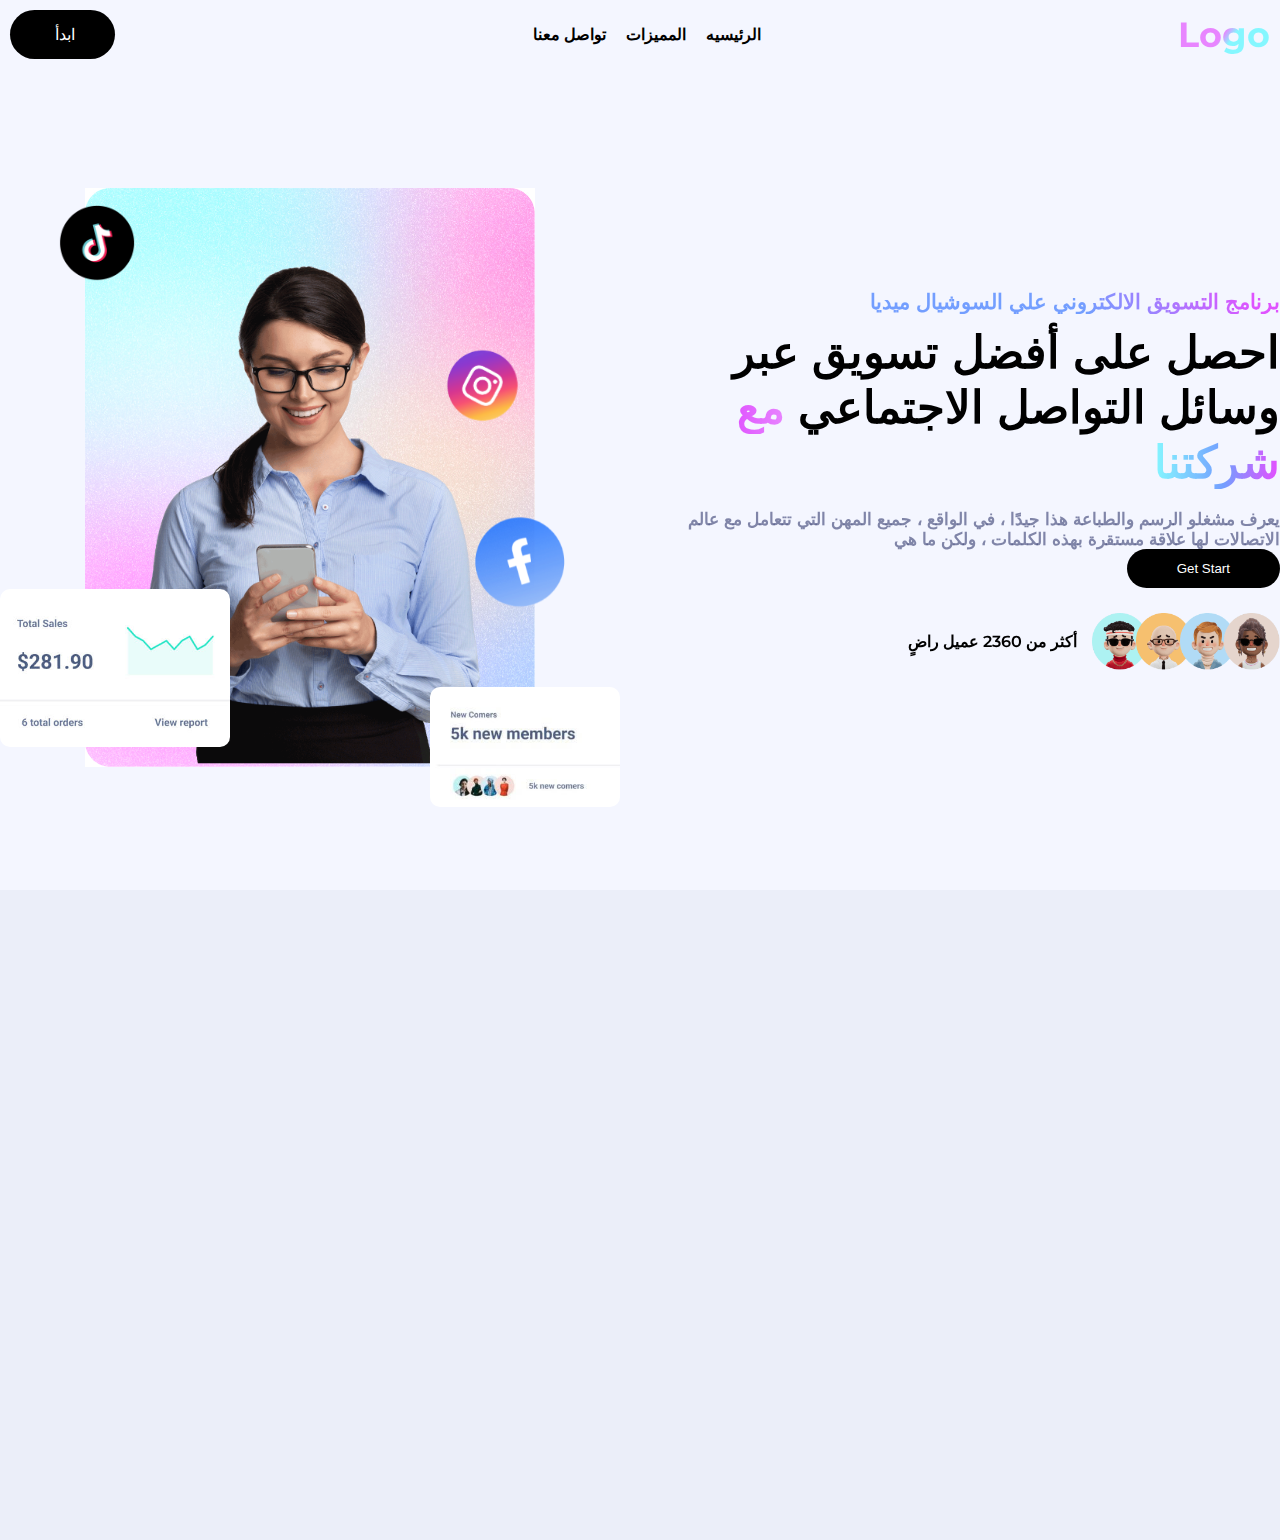
==== index.html @ 27560bc2 "comit" ====
<!DOCTYPE html>
<html lang="en" dir="rtl">
  <head>
    <meta charset="UTF-8" />
    <meta http-equiv="X-UA-Compatible" content="IE=edge" />
    <meta name="viewport" content="width=device-width, initial-scale=1.0" />
    <title>Marketing project</title>
    <link rel="stylesheet" href="css/style.css" />
    <!-- bootstrap -->
    <link
      href="https://cdn.jsdelivr.net/npm/bootstrap@5.3.0-alpha3/dist/css/bootstrap.min.css"
      rel="stylesheet"
      integrity="sha384-KK94CHFLLe+nY2dmCWGMq91rCGa5gtU4mk92HdvYe+M/SXH301p5ILy+dN9+nJOZ"
      crossorigin="anonymous"
    />
    <!-- font awesome -->
    <link
      rel="stylesheet"
      href="https://cdnjs.cloudflare.com/ajax/libs/font-awesome/6.4.0/css/all.min.css"
      integrity="sha512-iecdLmaskl7CVkqkXNQ/ZH/XLlvWZOJyj7Yy7tcenmpD1ypASozpmT/E0iPtmFIB46ZmdtAc9eNBvH0H/ZpiBw=="
      crossorigin="anonymous"
      referrerpolicy="no-referrer"
    />
    <!-- aos -->
    <link href="https://unpkg.com/aos@2.3.1/dist/aos.css" rel="stylesheet" />
  </head>
  <body>
    <!-- start header -->
    <header>
      <div class="container">
        <a href="index.html" class="logo">
          <h3>Logo</h3>
        </a>

        <div class="links">
          <a href="index.html" class="link">الرئيسيه</a>
          <a href="#" class="link">المميزات</a>
          <a href="#" class="link">تواصل معنا</a>
        </div>

        <div class="header_info">
          <a href="login.html" class="btn_start"
            >ابدأ <i class="fa-solid fa-angle-left"></i
          ></a>
          <span class="btn_menu"
            ><svg
              xmlns="http://www.w3.org/2000/svg"
              fill="none"
              viewBox="0 0 24 24"
              stroke-width="1.5"
              stroke="currentColor"
              class="w-6 h-6"
            >
              <path
                stroke-linecap="round"
                stroke-linejoin="round"
                d="M3.75 6.75h16.5M3.75 12h16.5M12 17.25h8.25"
              />
            </svg>
          </span>
        </div>
      </div>
    </header>
    <!-- end header -->

    <!-- start menu mobile -->
    <div class="overflow"></div>
    <div class="menu_mobile">
      <div class="head">
        <a href="#">ابدأ</a>
        <span class="btn_close"
          ><svg
            xmlns="http://www.w3.org/2000/svg"
            fill="none"
            viewBox="0 0 24 24"
            stroke-width="1.5"
            stroke="currentColor"
            class="w-6 h-6"
          >
            <path
              stroke-linecap="round"
              stroke-linejoin="round"
              d="M6 18L18 6M6 6l12 12"
            />
          </svg>
        </span>
      </div>

      <div class="links">
        <a href="index.html" class="link"
          >الرئيسيه
          <svg
            xmlns="http://www.w3.org/2000/svg"
            fill="none"
            viewBox="0 0 24 24"
            stroke-width="1.5"
            stroke="currentColor"
            class="w-6 h-6"
          >
            <path
              stroke-linecap="round"
              stroke-linejoin="round"
              d="M8.25 4.5l7.5 7.5-7.5 7.5"
            />
          </svg>
        </a>

        <a href="courses.html" class="link"
          >المميزات<svg
            xmlns="http://www.w3.org/2000/svg"
            fill="none"
            viewBox="0 0 24 24"
            stroke-width="1.5"
            stroke="currentColor"
            class="w-6 h-6"
          >
            <path
              stroke-linecap="round"
              stroke-linejoin="round"
              d="M8.25 4.5l7.5 7.5-7.5 7.5"
            />
          </svg>
        </a>

        <a href="profile-page.html" class="link"
          >تواصل معنا
          <svg
            xmlns="http://www.w3.org/2000/svg"
            fill="none"
            viewBox="0 0 24 24"
            stroke-width="1.5"
            stroke="currentColor"
            class="w-6 h-6"
          >
            <path
              stroke-linecap="round"
              stroke-linejoin="round"
              d="M8.25 4.5l7.5 7.5-7.5 7.5"
            />
          </svg>
        </a>
      </div>
    </div>
    <!-- end menu mobile -->

    <!-- start hero -->
    <div class="hero_section">
      <div class="container">
        <div class="line">
          <div class="left">
            <div
              class="subtitle"
              data-aos="fade-left"
              data-aos-duration="800"
              data-aos-delay="200"
            >
              برنامج التسويق الالكتروني علي السوشيال ميديا
            </div>
            <h1
              class="title"
              data-aos="fade-left"
              data-aos-duration="800"
              data-aos-delay="400"
            >
              احصل على أفضل تسويق عبر وسائل التواصل الاجتماعي
              <span> مع شركتنا </span>
            </h1>
            <p
              class="desc"
              data-aos="fade-left"
              data-aos-duration="800"
              data-aos-delay="600"
            >
              يعرف مشغلو الرسم والطباعة هذا جيدًا ، في الواقع ، جميع المهن التي
              تتعامل مع عالم الاتصالات لها علاقة مستقرة بهذه الكلمات ، ولكن ما
              هي
            </p>
            <button
              class="btn_start"
              data-aos="fade-left"
              data-aos-duration="800"
              data-aos-delay="800"
            >
              Get Start
            </button>
            <div
              class="bottom_text"
              data-aos="fade-left"
              data-aos-duration="800"
              data-aos-delay="1000"
            >
              <img src="images/newclients.png" alt="" />
              <span> أكثر من 2360 عميل راضٍ</span>
            </div>
          </div>
          <div class="right">
            <div
              class="image_frame_hero"
              data-aos="zoom-in"
              data-aos-duration="800"
              data-aos-delay="300"
            >
              <img src="images/frame-img-hero.jpg" alt="" />
            </div>
            <div class="img_hero">
              <img src="images/img-hero.png" alt="" />
            </div>
            <div class="img_tiktok">
              <img src="images/Tik-Tok.png" alt="" />
            </div>
            <div class="img_insta">
              <img src="images/Instagram.png" alt="" />
            </div>
            <div class="img_facebook">
              <img src="images/Facebook.png" alt="" />
            </div>
            <div class="img_sales">
              <img src="images/img-sales.jpg" alt="" />
            </div>
            <div class="img_members">
              <img src="images/img-members.jpg" alt="" />
            </div>
          </div>
        </div>
      </div>
    </div>
    <!-- end hero -->

    <!-- start about programe -->
    <div class="about_programe">
      <div class="container">
        <div class="line">
          <div
            class="right"
            data-aos="fade-left"
            data-aos-duration="900"
            data-aos-delay="400"
          >
            <div class="image">
              <img src="images/about-img.jpeg" alt="" />
            </div>
            <div class="image">
              <img src="images/about-img2.jpeg" alt="" />
            </div>
            <div class="img_icon">
              <img src="images/macrophone.png" alt="" />
            </div>
          </div>
          <div class="left">
            <div
              class="subtitle"
              data-aos="fade-down"
              data-aos-duration="800"
              data-aos-delay="200"
            >
              عن برنامجنا
            </div>
            <h2
              class="title"
              data-aos="fade-left"
              data-aos-duration="800"
              data-aos-delay="400"
            >
              برنامج التسويق الالكتروني علي السوشيال ميديا
            </h2>
            <p
              class="desc"
              data-aos="fade-left"
              data-aos-duration="800"
              data-aos-delay="600"
            >
              واجهه البرنامج بسيطه جدا يمكنك استخدامها بسهوله والتعود عليها
              بسرعه والتسويق من خلال البرنامج على اكثر من 30 منصه تسويق على
              السوشيال ميديا
            </p>
            <div class="row">
              <div class="col-12 col-md-6">
                <div
                  class="feature"
                  data-aos="fade-up"
                  data-aos-duration="800"
                  data-aos-delay="200"
                >
                  <i class="fa-solid fa-check"></i>
                  <span>زيادة الوعي بعلامتك التجارية</span>
                </div>
                <div
                  class="feature"
                  data-aos="fade-up"
                  data-aos-duration="800"
                  data-aos-delay="300"
                >
                  <i class="fa-solid fa-check"></i>
                  <span>الوصول إلى عدد كبير من جمهورك المستهدف</span>
                </div>
                <div
                  class="feature"
                  data-aos="fade-up"
                  data-aos-duration="800"
                  data-aos-delay="400"
                >
                  <i class="fa-solid fa-check"></i>
                  <span>سهولة التواصل مع جمهورك، والتعرف عليهم</span>
                </div>
                <div
                  class="feature"
                  data-aos="fade-up"
                  data-aos-duration="800"
                  data-aos-delay="500"
                >
                  <i class="fa-solid fa-check"></i>
                  <span>زيادة معدلات التحول</span>
                </div>
              </div>
              <div class="col-12 col-md-6">
                <div
                  class="feature"
                  data-aos="fade-up"
                  data-aos-duration="800"
                  data-aos-delay="200"
                >
                  <i class="fa-solid fa-check"></i>
                  <span>زيادة مبيعاتك وأرباحك</span>
                </div>
                <div
                  class="feature"
                  data-aos="fade-up"
                  data-aos-duration="800"
                  data-aos-delay="300"
                >
                  <i class="fa-solid fa-check"></i>
                  <span>تكلفته منخفضة</span>
                </div>
                <div
                  class="feature"
                  data-aos="fade-up"
                  data-aos-duration="800"
                  data-aos-delay="400"
                >
                  <i class="fa-solid fa-check"></i>
                  <span>تعدد طرق التسويق عبر وسائل التواصل الإجتماعي</span>
                </div>
                <div
                  class="feature"
                  data-aos="fade-up"
                  data-aos-duration="800"
                  data-aos-delay="500"
                >
                  <i class="fa-solid fa-check"></i>
                  <span>مناسبة لأي نشاط تجاري</span>
                </div>
              </div>
            </div>
          </div>
        </div>
      </div>
    </div>
    <!-- end about programe -->

    <script
      src="https://cdn.jsdelivr.net/npm/bootstrap@5.3.0-alpha3/dist/js/bootstrap.bundle.min.js"
      integrity="sha384-ENjdO4Dr2bkBIFxQpeoTz1HIcje39Wm4jDKdf19U8gI4ddQ3GYNS7NTKfAdVQSZe"
      crossorigin="anonymous"
    ></script>
    <!-- aos -->
    <script src="https://unpkg.com/aos@2.3.1/dist/aos.js"></script>
    <script src="js/menu-mobile.js"></script>
    <script>
      AOS.init();
    </script>
  </body>
</html>
---- css/style.css ----
@import url("https://fonts.googleapis.com/css2?family=Montserrat:wght@300;400;500;600;700&display=swap");
header {
  position: relative;
  z-index: 10;
}
header .container {
  display: -webkit-box;
  display: -ms-flexbox;
  display: flex;
  -webkit-box-align: center;
      -ms-flex-align: center;
          align-items: center;
  -webkit-box-pack: justify;
      -ms-flex-pack: justify;
          justify-content: space-between;
  padding: 10px;
}
header .container .logo h3 {
  font-size: 35px;
  font-weight: 700;
  background: linear-gradient(125deg, #e885ff 49%, #85f7ff 59%);
  -webkit-background-clip: text;
  -webkit-text-fill-color: transparent;
}
header .container .links {
  display: -webkit-box;
  display: -ms-flexbox;
  display: flex;
  -webkit-box-align: center;
      -ms-flex-align: center;
          align-items: center;
  gap: 20px;
}
header .container .links .link {
  font-weight: 600;
}
header .container .header_info .btn_start {
  padding: 15px 40px 15px 40px;
  font-weight: 500;
  background-color: #000000;
  color: white !important;
  border-radius: 50px;
  display: -webkit-box;
  display: -ms-flexbox;
  display: flex;
  -webkit-box-align: center;
      -ms-flex-align: center;
          align-items: center;
  gap: 5px;
}
header .container .header_info .btn_start i {
  font-size: 13px;
}
header .container .header_info .btn_menu {
  display: none;
}

@media (max-width: 768px) {
  header .container .logo h3 {
    font-size: 28px;
  }
  header .container .links {
    display: none;
  }
  header .container .header_info .btn_start {
    display: none;
  }
  header .container .header_info .btn_menu {
    display: block;
    cursor: pointer;
  }
  header .container .header_info .btn_menu svg {
    width: 35px;
  }
}
.overflow {
  position: fixed;
  top: 0;
  left: 0;
  width: 100%;
  height: 100%;
  background-color: rgba(0, 0, 0, 0.57);
  z-index: 998;
  display: none;
}
.overflow.active {
  display: block;
}

.menu_mobile {
  position: fixed;
  height: 100%;
  width: 300px;
  top: 0;
  left: -100%;
  background-color: white;
  z-index: 999;
  padding: 20px;
  -webkit-transition: all 0.4s;
  transition: all 0.4s;
}
.menu_mobile.active {
  left: 0;
}
.menu_mobile .head {
  display: -webkit-box;
  display: -ms-flexbox;
  display: flex;
  -webkit-box-align: center;
      -ms-flex-align: center;
          align-items: center;
  -webkit-box-pack: justify;
      -ms-flex-pack: justify;
          justify-content: space-between;
  padding-bottom: 20px;
  border-bottom: 1px solid rgba(20, 3, 66, 0.07);
}
.menu_mobile .head a {
  font-size: 18px;
  color: #000000 !important;
}
.menu_mobile .head .btn_close {
  color: #000000;
  cursor: pointer;
}
.menu_mobile .links {
  padding-top: 15px;
}
.menu_mobile .links .link {
  display: -webkit-box;
  display: -ms-flexbox;
  display: flex;
  -webkit-box-align: center;
      -ms-flex-align: center;
          align-items: center;
  -webkit-box-pack: justify;
      -ms-flex-pack: justify;
          justify-content: space-between;
  margin-bottom: 20px;
  color: #000000 !important;
  font-weight: 500;
  font-size: 18px;
}
.menu_mobile .links .link svg {
  width: 18px;
}

.hero_section {
  height: calc(100vh - 79px);
}
.hero_section .container {
  height: 100%;
}
.hero_section .container .line {
  height: 100%;
  display: -webkit-box;
  display: -ms-flexbox;
  display: flex;
  -webkit-box-align: center;
      -ms-flex-align: center;
          align-items: center;
  gap: 40px;
}
.hero_section .container .line .left,
.hero_section .container .line .right {
  width: 50%;
}
.hero_section .container .line .left .subtitle {
  font-size: 21px;
  margin-bottom: 10px;
  font-weight: 600;
  background: linear-gradient(50deg, #739eff 67%, #df53ff 94%);
  -webkit-background-clip: text;
  -webkit-text-fill-color: transparent;
}
.hero_section .container .line .left .title {
  font-size: 45px;
  font-weight: 700;
  margin-bottom: 20px;
}
.hero_section .container .line .left .title span {
  background: -webkit-gradient(linear, left top, right top, from(#85f7ff), color-stop(40%, #739eff), color-stop(#df53ff), to(#e885ff));
  background: linear-gradient(90deg, #85f7ff 0%, #739eff 40%, #df53ff, #e885ff 100%);
  -webkit-background-clip: text;
  -webkit-text-fill-color: transparent;
}
.hero_section .container .line .left .desc {
  color: rgba(60, 66, 117, 0.631372549);
  font-weight: 600;
  font-size: 17px;
}
.hero_section .container .line .left .btn_start {
  display: inline-block;
  padding: 12px 50px;
  font-weight: 500;
  background-color: #000000;
  color: white !important;
  border-radius: 50px;
  display: -webkit-box;
  display: -ms-flexbox;
  display: flex;
  -webkit-box-align: center;
      -ms-flex-align: center;
          align-items: center;
  gap: 5px;
  border: none;
}
.hero_section .container .line .left .bottom_text {
  margin-top: 25px;
  display: -webkit-box;
  display: -ms-flexbox;
  display: flex;
  -webkit-box-align: center;
      -ms-flex-align: center;
          align-items: center;
  gap: 15px;
}
.hero_section .container .line .left .bottom_text img {
  width: 188px;
}
.hero_section .container .line .left .bottom_text span {
  font-weight: 600;
}
.hero_section .container .line .right {
  position: relative;
}
.hero_section .container .line .right .image_frame_hero {
  margin: auto;
  width: 450px;
  max-width: 660px;
  -webkit-filter: brightness(101%) contrast(100%) saturate(141%) blur(0px) hue-rotate(0deg);
          filter: brightness(101%) contrast(100%) saturate(141%) blur(0px) hue-rotate(0deg);
  border-radius: 30px 30px 30px 30px;
}
.hero_section .container .line .right .image_frame_hero img {
  width: 100%;
  height: 100%;
}
.hero_section .container .line .right .img_hero {
  width: 350px;
  position: absolute;
  bottom: -248px;
  left: 50%;
  -webkit-transform: translate(-50%, -50%);
          transform: translate(-50%, -50%);
}
.hero_section .container .line .right .img_hero img {
  width: 100%;
  height: 100%;
}
.hero_section .container .line .right .img_tiktok,
.hero_section .container .line .right .img_insta,
.hero_section .container .line .right .img_facebook,
.hero_section .container .line .right .img_sales,
.hero_section .container .line .right .img_members {
  position: absolute;
}
.hero_section .container .line .right .img_tiktok {
  top: 10px;
  left: 52px;
}
.hero_section .container .line .right .img_tiktok img {
  width: 90px;
}
.hero_section .container .line .right .img_insta {
  top: 150px;
  right: 90px;
}
.hero_section .container .line .right .img_insta img {
  width: 95px;
}
.hero_section .container .line .right .img_facebook {
  bottom: 150px;
  right: 45px;
}
.hero_section .container .line .right .img_facebook img {
  width: 110px;
}
.hero_section .container .line .right .img_sales {
  bottom: 20px;
  left: 0;
}
.hero_section .container .line .right .img_sales img {
  width: 230px;
  border-radius: 10px;
}
.hero_section .container .line .right .img_members {
  bottom: -40px;
  right: 0;
}
.hero_section .container .line .right .img_members img {
  width: 190px;
  border-radius: 10px;
}

@media (max-width: 768px) {
  .hero_section .container {
    margin-top: 60px;
  }
  .hero_section .container .line {
    -webkit-box-orient: vertical;
    -webkit-box-direction: normal;
        -ms-flex-direction: column;
            flex-direction: column;
    gap: 30px;
    text-align: center;
  }
  .hero_section .container .line .left,
.hero_section .container .line .right {
    width: 100%;
  }
  .hero_section .container .line .left .subtitle {
    font-size: 16px;
    margin-bottom: 2px;
    background: linear-gradient(159deg, #739eff 37%, #df53ff 94%);
    -webkit-background-clip: text;
    -webkit-text-fill-color: transparent;
  }
  .hero_section .container .line .left .title {
    font-size: 28px;
    margin-bottom: 5px;
  }
  .hero_section .container .line .left .desc {
    font-weight: 500;
    font-size: 13px;
    margin-bottom: 10px;
  }
  .hero_section .container .line .left .btn_start {
    margin: auto;
    padding: 5px 25px;
    font-size: 14px;
  }
  .hero_section .container .line .left .bottom_text {
    -webkit-box-pack: center;
        -ms-flex-pack: center;
            justify-content: center;
    gap: 5px;
    margin-top: 8px;
  }
  .hero_section .container .line .left .bottom_text img {
    width: 110px;
  }
  .hero_section .container .line .left .bottom_text span {
    font-size: 14px;
  }
  .hero_section .container .line .right .image_frame_hero {
    width: 100%;
    max-width: 350px;
  }
  .hero_section .container .line .right .img_hero {
    max-width: 280px;
    width: 100%;
    bottom: -198px;
  }
  .hero_section .container .line .right .img_tiktok {
    left: 22px;
  }
  .hero_section .container .line .right .img_tiktok img {
    width: 67px;
  }
  .hero_section .container .line .right .img_insta {
    top: 100px;
    right: 20px;
  }
  .hero_section .container .line .right .img_insta img {
    width: 70px;
  }
  .hero_section .container .line .right .img_facebook {
    right: 15px;
  }
  .hero_section .container .line .right .img_facebook img {
    width: 70px;
  }
  .hero_section .container .line .right .img_sales {
    left: 5px;
  }
  .hero_section .container .line .right .img_sales img {
    width: 130px;
  }
  .hero_section .container .line .right .img_members {
    bottom: 2px;
    right: 20px;
  }
  .hero_section .container .line .right .img_members img {
    width: 120px;
  }
}
.about_programe {
  padding: 80px 0;
  background-color: #ebeef9;
}
.about_programe .line {
  display: -webkit-box;
  display: -ms-flexbox;
  display: flex;
  -webkit-box-align: center;
      -ms-flex-align: center;
          align-items: center;
  gap: 40px;
}
.about_programe .line .left,
.about_programe .line .right {
  width: 100%;
}
.about_programe .line .right {
  display: -webkit-box;
  display: -ms-flexbox;
  display: flex;
  gap: 35px;
  position: relative;
}
.about_programe .line .right .image {
  position: relative;
}
.about_programe .line .right .image img {
  width: 95%;
  border-radius: 150px;
}
.about_programe .line .right .image:first-child {
  -webkit-transform: translateY(60px);
          transform: translateY(60px);
}
.about_programe .line .right .image:first-child::before {
  content: "";
  position: absolute;
  bottom: 0;
  left: -70px;
  width: 90px;
  height: 90px;
  border-radius: 50%;
  background-color: #ff5e87;
}
.about_programe .line .right .image:nth-child(2)::before {
  content: "";
  position: absolute;
  top: 30px;
  right: -100px;
  width: 50px;
  height: 50px;
  border-radius: 50%;
  background-color: #00f9b9;
}
.about_programe .line .right .img_icon {
  position: absolute;
  top: 50px;
  right: 0;
}
.about_programe .line .right .img_icon img {
  width: 100px;
}
.about_programe .line .left .subtitle {
  font-size: 25px;
  font-weight: 600;
  margin-bottom: 10px;
  background: linear-gradient(50deg, #739eff 67%, #df53ff 94%);
  -webkit-background-clip: text;
  -webkit-text-fill-color: transparent;
}
.about_programe .line .left .title {
  font-size: 45px;
  font-weight: 700;
  margin-bottom: 15px;
}
.about_programe .line .left .desc {
  color: rgba(60, 66, 117, 0.631372549);
  font-weight: 600;
  font-size: 17px;
}
.about_programe .line .left .feature {
  margin-bottom: 10px;
  display: -webkit-box;
  display: -ms-flexbox;
  display: flex;
  -webkit-box-align: center;
      -ms-flex-align: center;
          align-items: center;
  gap: 8px;
}
.about_programe .line .left .feature i {
  color: #6c1eda;
  font-size: 20px;
}
.about_programe .line .left .feature span {
  font-size: 17px;
}

@media (max-width: 768px) {
  .about_programe {
    padding: 30px 0 70px;
  }
  .about_programe .line {
    -webkit-box-orient: vertical;
    -webkit-box-direction: reverse;
        -ms-flex-direction: column-reverse;
            flex-direction: column-reverse;
    gap: 20px;
    text-align: center;
  }
  .about_programe .line .left,
.about_programe .line .right {
    width: 100%;
  }
  .about_programe .line .left .subtitle {
    font-size: 18px;
    margin-bottom: 3px;
  }
  .about_programe .line .left .title {
    font-size: 28px;
    margin-bottom: 0;
  }
  .about_programe .line .left .desc {
    font-size: 14px;
    margin-bottom: 6px;
  }
  .about_programe .line .left .feature {
    -webkit-box-pack: center;
        -ms-flex-pack: center;
            justify-content: center;
    margin-bottom: 5px;
  }
  .about_programe .line .left .feature i {
    font-size: 16px;
  }
  .about_programe .line .left .feature span {
    font-size: 15px;
    font-weight: 600;
  }
  .about_programe .line .right {
    gap: 10px;
  }
  .about_programe .line .right .image:first-child::before {
    bottom: 44px;
    left: -60px;
    width: 60px;
    height: 60px;
    z-index: 10;
  }
  .about_programe .line .right .image:nth-child(2)::before {
    top: 20px;
    right: -70px;
    width: 35px;
    height: 35px;
    z-index: 10;
  }
  .about_programe .line .right .img_icon {
    display: none;
  }
}
* {
  margin: 0;
  padding: 0;
  -webkit-box-sizing: border-box;
          box-sizing: border-box;
}

html {
  overflow-x: hidden;
}

body {
  font-family: "Montserrat", sans-serif !important;
  overflow-x: hidden;
  scroll-behavior: smooth;
  background-color: #f4f6ff !important;
}

ul {
  list-style: none !important;
}

p {
  margin-bottom: 0;
}

a {
  text-decoration: none !important;
  color: inherit !important;
}

button {
  border: none;
  background-color: transparent;
}

svg {
  width: 25px;
}

main {
  overflow: hidden;
}
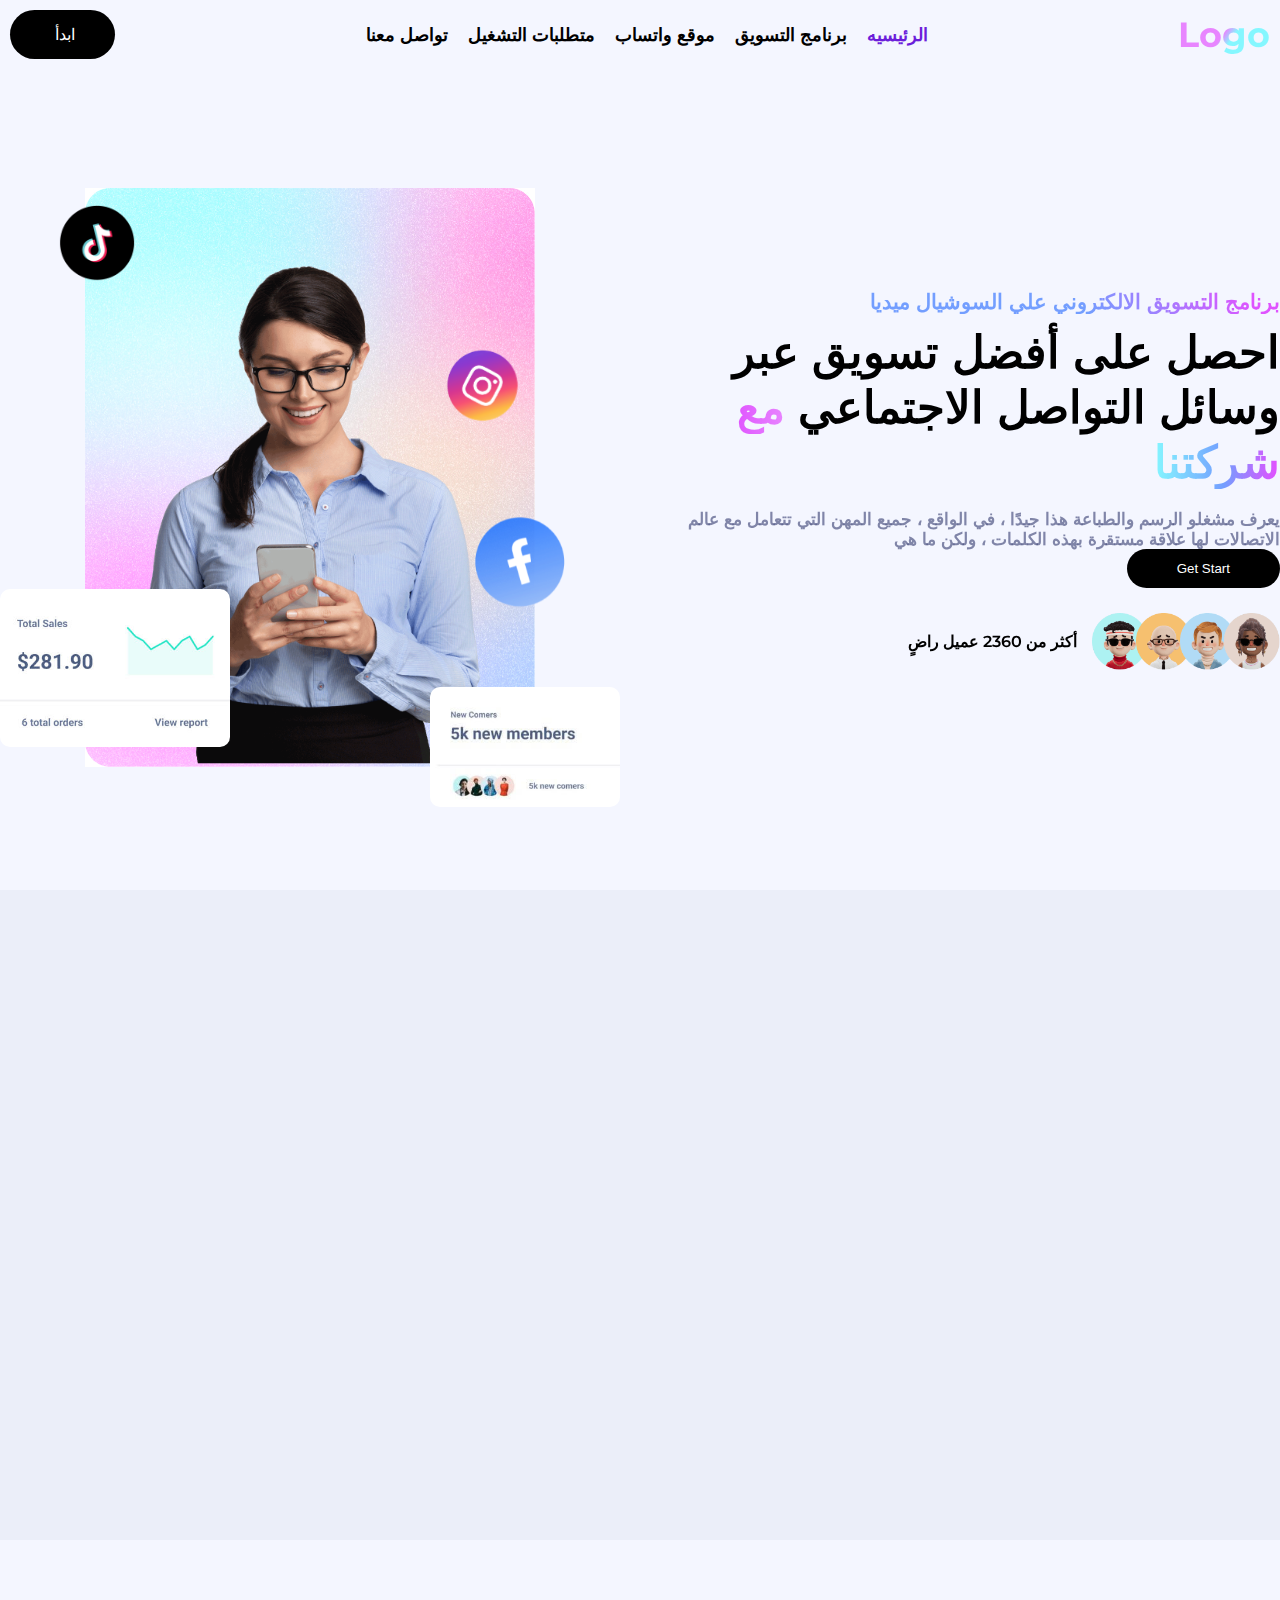
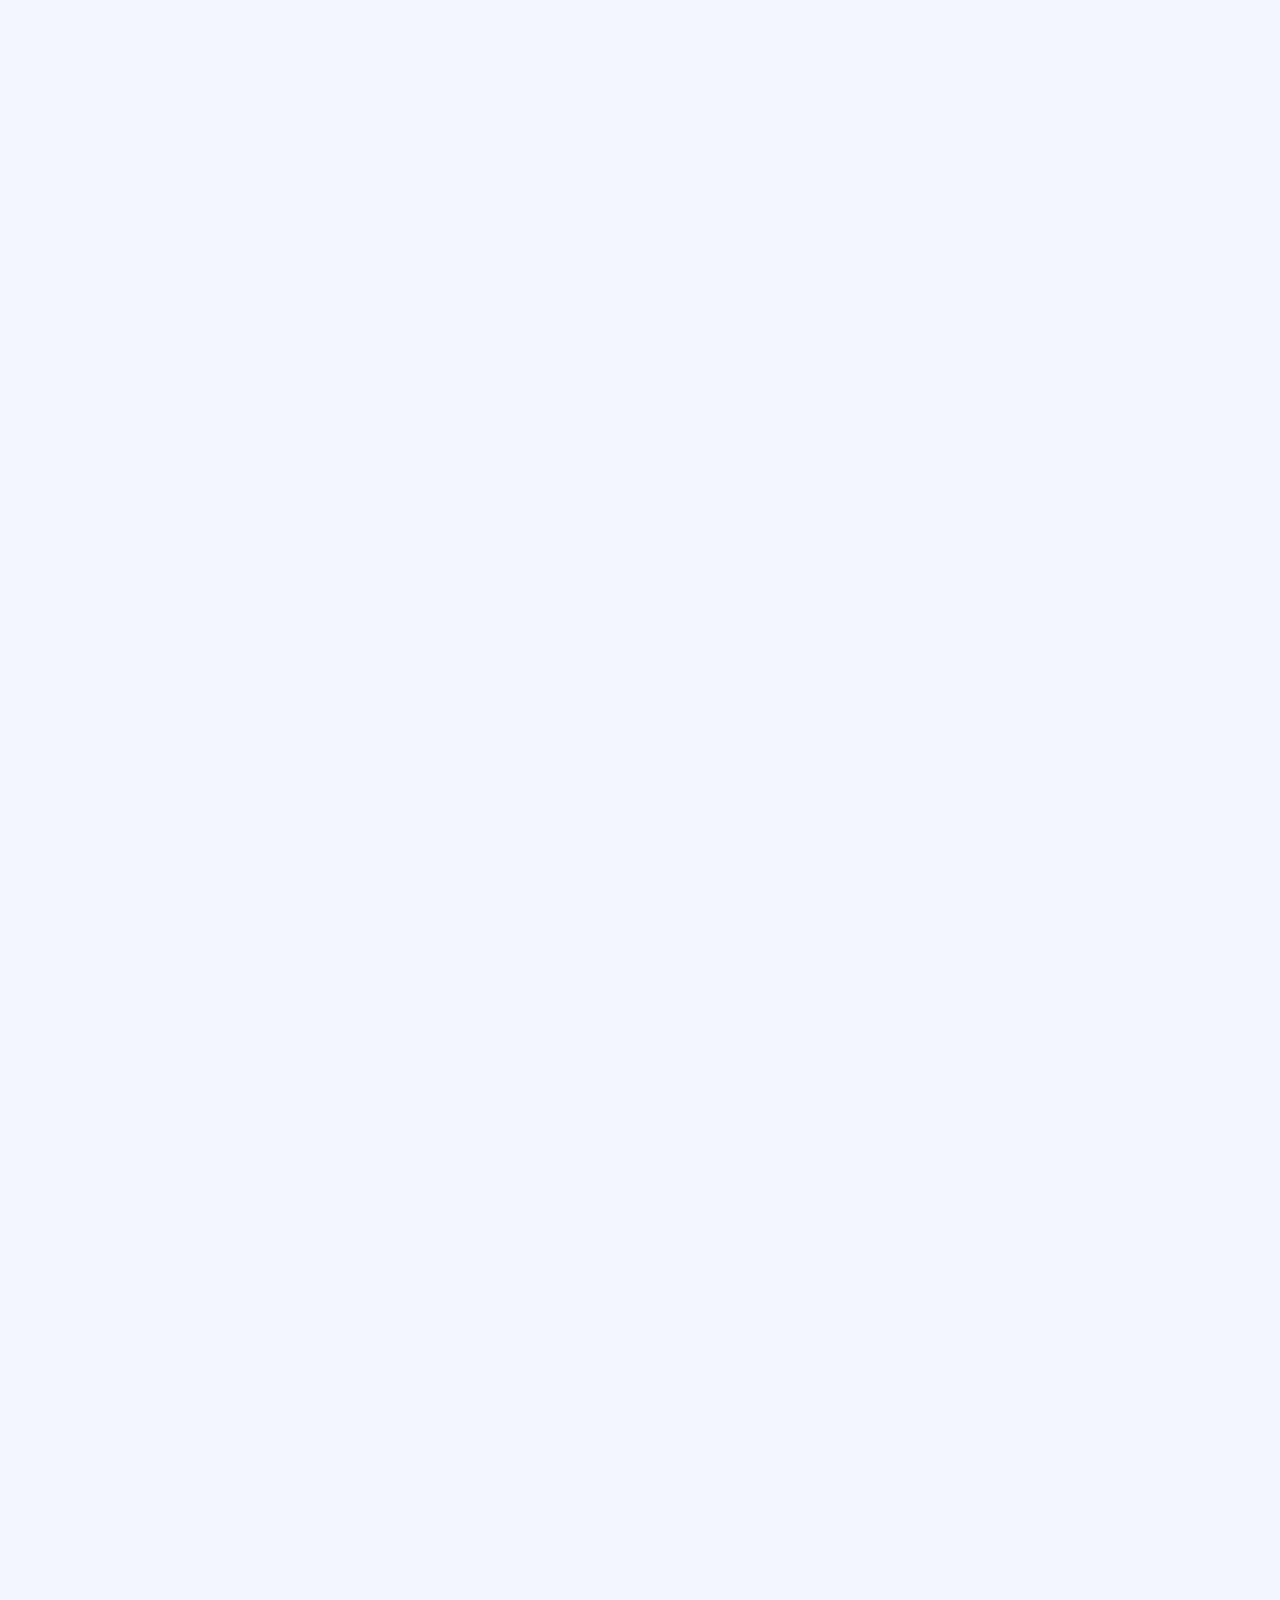
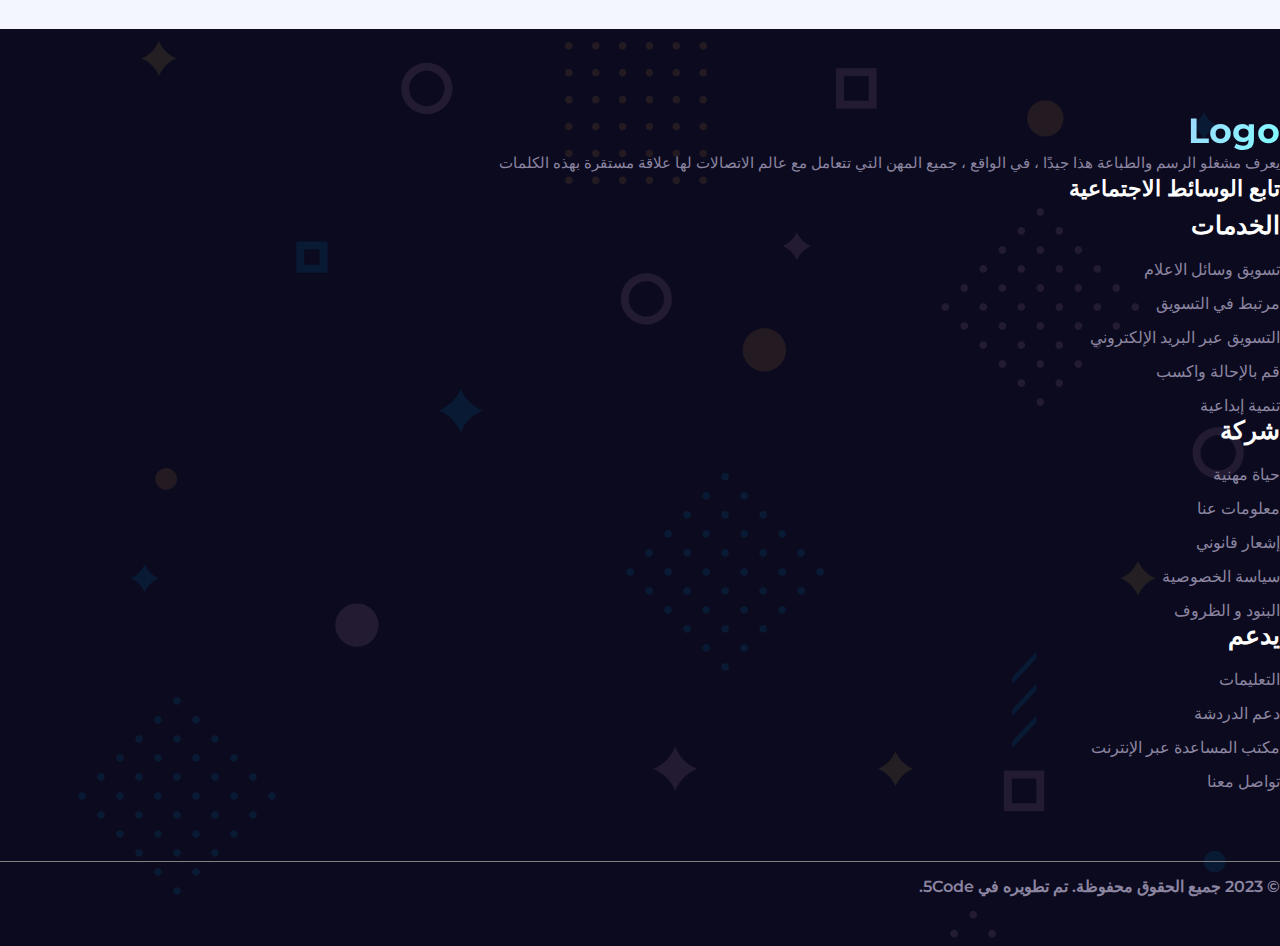
==== commit c9c699e8: "commit" ====
--- a/index.html
+++ b/index.html
@@ -33,13 +33,14 @@
         </a>
 
         <div class="links">
-          <a href="index.html" class="link">الرئيسيه</a>
-          <a href="#" class="link">المميزات</a>
-          <a href="#" class="link">تواصل معنا</a>
-        </div>
-
+          <a href="index.html" class="link active">الرئيسيه</a>
+          <a href="marketing-program.html" class="link">برنامج التسويق</a>
+          <a href="whats-app.html" class="link">موقع واتساب</a>
+          <a href="operating-requirements.html" class="link">متطلبات التشغيل</a>
+          <a href="contact-us.html" class="link">تواصل معنا</a>       
+         </div>
         <div class="header_info">
-          <a href="login.html" class="btn_start"
+          <a href="contact-us.html" class="btn_start"
             >ابدأ <i class="fa-solid fa-angle-left"></i
           ></a>
           <span class="btn_menu"
@@ -105,8 +106,41 @@
           </svg>
         </a>
 
-        <a href="courses.html" class="link"
-          >المميزات<svg
+        <a href="marketing-program.html" class="link"
+          >برنامج التسويق<svg
+            xmlns="http://www.w3.org/2000/svg"
+            fill="none"
+            viewBox="0 0 24 24"
+            stroke-width="1.5"
+            stroke="currentColor"
+            class="w-6 h-6"
+          >
+            <path
+              stroke-linecap="round"
+              stroke-linejoin="round"
+              d="M8.25 4.5l7.5 7.5-7.5 7.5"
+            />
+          </svg>
+        </a>
+
+         <a href="whats-app.html" class="link"
+          > موقع واتساب<svg
+            xmlns="http://www.w3.org/2000/svg"
+            fill="none"
+            viewBox="0 0 24 24"
+            stroke-width="1.5"
+            stroke="currentColor"
+            class="w-6 h-6"
+          >
+            <path
+              stroke-linecap="round"
+              stroke-linejoin="round"
+              d="M8.25 4.5l7.5 7.5-7.5 7.5"
+            />
+          </svg>
+        </a>
+           <a href="operating-requirements.html" class="link"
+          > متطلبات التشغيل<svg
             xmlns="http://www.w3.org/2000/svg"
             fill="none"
             viewBox="0 0 24 24"
@@ -357,6 +391,338 @@
     </div>
     <!-- end about programe -->
 
+    <!-- start about whats app -->
+    <div class="about_whatsapp">
+      <div class="container">
+        <div class="line">
+          <div class="left">
+            <div
+              class="subtitle"
+              data-aos="fade-down"
+              data-aos-duration="800"
+              data-aos-delay="200"
+            >
+              WhatsApp Vip
+            </div>
+            <h2
+              class="title"
+              data-aos="fade-left"
+              data-aos-duration="800"
+              data-aos-delay="400"
+            >
+              موقع Sender Pro WhatsApp VIP
+            </h2>
+            <p
+              class="desc"
+              data-aos="fade-left"
+              data-aos-duration="800"
+              data-aos-delay="600"
+            >
+              هيخليك تبعت على الواتساب للعملاء المهتمين من خلال الفون او
+              الكمبيوتر او التابلت او اى جهاز او نظام تشغيل هتقدر تبعت لعملائك
+              على الواتساب من خلال الفون
+            </p>
+            <div class="row">
+              <div class="col-12 col-md-6">
+                <div
+                  class="feature"
+                  data-aos="fade-right"
+                  data-aos-duration="800"
+                  data-aos-delay="200"
+                >
+                  <i class="fa-solid fa-check"></i>
+                  <span>تضيف جميع قنوات الواتساب علشان تسوق بيها للعملاء </span>
+                </div>
+                <div
+                  class="feature"
+                  data-aos="fade-right"
+                  data-aos-duration="800"
+                  data-aos-delay="300"
+                >
+                  <i class="fa-solid fa-check"></i>
+                  <span
+                    >تقدر انك تشغل الرد الالي للعملاء بدون اى تدخل بشري
+                    منك</span
+                  >
+                </div>
+                <div
+                  class="feature"
+                  data-aos="fade-right"
+                  data-aos-duration="800"
+                  data-aos-delay="400"
+                >
+                  <i class="fa-solid fa-check"></i>
+                  <span
+                    >تقدر كمان انك تتابع الحملات من الفون او التابلت او
+                    الكمبيوتر
+                  </span>
+                </div>
+                <div
+                  class="feature"
+                  data-aos="fade-right"
+                  data-aos-duration="800"
+                  data-aos-delay="500"
+                >
+                  <i class="fa-solid fa-check"></i>
+                  <span
+                    >هتستخرج جميع اعضاء المجموعات المنضم بها من خلال
+                    الموقع</span
+                  >
+                </div>
+              </div>
+              <div class="col-12 col-md-6">
+                <div
+                  class="feature"
+                  data-aos="fade-right"
+                  data-aos-duration="800"
+                  data-aos-delay="200"
+                >
+                  <i class="fa-solid fa-check"></i>
+                  <span>زيادة مبيعاتك وأرباحك</span>
+                </div>
+                <div
+                  class="feature"
+                  data-aos="fade-right"
+                  data-aos-duration="800"
+                  data-aos-delay="300"
+                >
+                  <i class="fa-solid fa-check"></i>
+                  <span> تجدول الحملات التسويقيه</span>
+                </div>
+                <div
+                  class="feature"
+                  data-aos="fade-right"
+                  data-aos-duration="800"
+                  data-aos-delay="400"
+                >
+                  <i class="fa-solid fa-check"></i>
+                  <span>تعدد طرق التسويق عبر وسائل التواصل الإجتماعي</span>
+                </div>
+                <div
+                  class="feature"
+                  data-aos="fade-right"
+                  data-aos-duration="800"
+                  data-aos-delay="500"
+                >
+                  <i class="fa-solid fa-check"></i>
+                  <span>مناسبة لأي نشاط تجاري</span>
+                </div>
+              </div>
+            </div>
+          </div>
+          <div class="right">
+            <div class="img_about"  data-aos="zoom-in"
+              data-aos-duration="800"
+              data-aos-delay="300">
+              <img src="images/b8.jpg" alt="b8" />
+            </div>
+            <div class="img_person"  data-aos="fade-up"
+              data-aos-duration="800"
+              data-aos-delay="600">
+              <img src="images/bg-about-perosn.png" alt="about-perosn" />
+
+              <img
+                class="bg_person"
+                src="images/bg-person.png"
+                alt="bg-person"
+              />
+            </div>
+          </div>
+        </div>
+      </div>
+    </div>
+    <!-- end about whats app -->
+
+    <!-- start pricing -->
+    <div class="pricing">
+      <div class="container">
+        <div class="subtitle"  data-aos="fade-up"
+              data-aos-duration="800"
+              data-aos-delay="200">خطط الاسعار لدينا</div>
+        <h2 class="title"  data-aos="fade-up"
+              data-aos-duration="800"
+              data-aos-delay="300">الخطط الصحيحة لزيادة أعمالك</h2>
+        <p class="desc"  data-aos="fade-up"
+              data-aos-duration="800"
+              data-aos-delay="400">
+          عرف مشغلو الرسم والطباعة هذا جيدًا ، في الواقع ، جميع المهن التي
+          تتعامل مع عالم الاتصالات لها علاقة مستقرة بهذه الكلمات
+        </p>
+        <div class="boxs">
+          <div class="box"  data-aos="fade-left"
+              data-aos-duration="800"
+              data-aos-delay="200">
+            <div class="icon">
+              <img
+                src="images/icon-pricing.png"
+                alt="icon-pricing"
+                loading="lazy"
+              />
+            </div>
+            <h4 class="title">برنامج التسويق</h4>
+            <p class="desc">
+              يعرف مشغلو الرسم والطباعة هذا جيدًا ، في الواقع ، جميع المهن التي
+              تتعامل مع عالم الاتصالات لها علاقة مستقرة بهذه الكلمات
+            </p>
+            <h1 class="price">1,200EGP <span>شهريا</span></h1>
+            <div class="features">
+              <div class="feature">
+                <i class="fa-regular fa-circle-check"></i>
+                <span>تعليم شامل عن التسويق</span>
+              </div>
+              <div class="feature">
+                <i class="fa-regular fa-circle-xmark close"></i>
+                <span>مخترع الحقيقة</span>
+              </div>
+              <div class="feature">
+                <i class="fa-regular fa-circle-xmark close"></i>
+                <span> مشغلو الرسم والطباعة هذا جيدًا </span>
+              </div>
+              <div class="feature">
+                <i class="fa-regular fa-circle-check"></i>
+                <span> جميع المهن التي تتعامل مع عالم الاتصالات </span>
+              </div>
+            </div>
+            <a href="#" class="btn_buy">ابدأ الشراء</a>
+          </div>
+          <div class="box active"  data-aos="fade-left"
+              data-aos-duration="800"
+              data-aos-delay="500">
+            <div class="icon">
+              <img
+                src="images/icon-pricing2.png"
+                alt="icon-pricing2"
+                loading="lazy"
+              />
+            </div>
+            <h4 class="title">برنامج التسويق</h4>
+            <p class="desc">
+              يعرف مشغلو الرسم والطباعة هذا جيدًا ، في الواقع ، جميع المهن التي
+              تتعامل مع عالم الاتصالات لها علاقة مستقرة بهذه الكلمات
+            </p>
+            <h1 class="price">1,600EGP <span>شهريا</span></h1>
+            <div class="features">
+              <div class="feature">
+                <i class="fa-regular fa-circle-check"></i>
+                <span>تعليم شامل عن التسويق</span>
+              </div>
+              <div class="feature">
+                <i class="fa-regular fa-circle-check"></i>
+                <span>دعم سريع ومؤهل تأهيلا عاليا</span>
+              </div>
+              <div class="feature">
+                <i class="fa-regular fa-circle-check"></i>
+                <span> مشغلو الرسم والطباعة هذا جيدًا </span>
+              </div>
+              <div class="feature">
+                <i class="fa-regular fa-circle-check"></i>
+                <span> جميع المهن التي تتعامل مع عالم الاتصالات </span>
+              </div>
+            </div>
+            <a href="#" class="btn_buy">ابدأ الشراء</a>
+          </div>
+          <div class="box"  data-aos="fade-left"
+              data-aos-duration="800"
+              data-aos-delay="800">
+            <div class="icon">
+              <img
+                src="images/icon-pricing.png"
+                alt="icon-pricing"
+                loading="lazy"
+              />
+            </div>
+            <h4 class="title">برنامج التسويق</h4>
+            <p class="desc">
+              يعرف مشغلو الرسم والطباعة هذا جيدًا ، في الواقع ، جميع المهن التي
+              تتعامل مع عالم الاتصالات لها علاقة مستقرة بهذه الكلمات
+            </p>
+            <h1 class="price">1,200EGP <span>شهريا</span></h1>
+            <div class="features">
+              <div class="feature">
+                <i class="fa-regular fa-circle-check"></i>
+                <span>تعليم شامل عن التسويق</span>
+              </div>
+              <div class="feature">
+                <i class="fa-regular fa-circle-xmark close"></i>
+                <span>مخترع الحقيقة</span>
+              </div>
+              <div class="feature">
+                <i class="fa-regular fa-circle-xmark close"></i>
+                <span> مشغلو الرسم والطباعة هذا جيدًا </span>
+              </div>
+              <div class="feature">
+                <i class="fa-regular fa-circle-check"></i>
+                <span> جميع المهن التي تتعامل مع عالم الاتصالات </span>
+              </div>
+            </div>
+            <a href="#" class="btn_buy">ابدأ الشراء</a>
+          </div>
+        </div>
+      </div>
+    </div>
+    <!-- end pricing -->
+
+    <!-- start footer -->
+    <footer>
+      <div class="container">
+        <div class="row line">
+          <div class="col-12 col-md-3">
+            <a href="index.html" class="logo">
+              <h3>Logo</h3>
+            </a>
+            <p class="desc">
+              يعرف مشغلو الرسم والطباعة هذا جيدًا ، في الواقع ، جميع المهن التي
+              تتعامل مع عالم الاتصالات لها علاقة مستقرة بهذه الكلمات
+            </p>
+
+            <h5 class="title_socail">تابع الوسائط الاجتماعية</h4>
+            <div class="social_media">
+              <a href="#">
+                <i class="fa-brands fa-facebook-f"></i>
+              </a>
+              <a href="#">
+                <i class="fa-brands fa-instagram"></i>
+              </a>
+              <a href="#"> <i class="fa-brands fa-twitter"></i> </a>
+            </div>
+          </div>
+          <div class="col-12 col-md-3">
+            <div class="links">
+              <h4>الخدمات</h4>
+              <a href="#">تسويق وسائل الاعلام</a>
+              <a href="#">مرتبط في التسويق </a>
+              <a href="#">التسويق عبر البريد الإلكتروني </a>
+              <a href="#">قم بالإحالة واكسب</a>
+              <a href="#"> تنمية إبداعية </a>
+            </div>
+          </div>
+          <div class="col-12 col-md-3">
+            <div class="links">
+              <h4>شركة</h4>
+              <a href="#">حياة مهنية </a>
+              <a href="#">معلومات عنا </a>
+              <a href="#">إشعار قانوني</a>
+              <a href="#">سياسة الخصوصية</a>
+              <a href="#">البنود و الظروف</a>
+            </div>
+          </div>
+          <div class="col-12 col-md-3">
+            <div class="links">
+              <h4>يدعم</h4>
+              <a href="#">التعليمات </a>
+              <a href="#">دعم الدردشة </a>
+              <a href="#">مكتب المساعدة عبر الإنترنت</a>
+              <a href="#">تواصل معنا</a>
+            </div>
+          </div>
+        </div>
+        <div class="bottom_footer">
+          <p>© 2023 جميع الحقوق محفوظة. تم تطويره في 5Code.</p>
+        </div>
+      </div>
+    </footer>
+    <!-- end footer -->
+
     <script
       src="https://cdn.jsdelivr.net/npm/bootstrap@5.3.0-alpha3/dist/js/bootstrap.bundle.min.js"
       integrity="sha384-ENjdO4Dr2bkBIFxQpeoTz1HIcje39Wm4jDKdf19U8gI4ddQ3GYNS7NTKfAdVQSZe"
--- a/css/style.css
+++ b/css/style.css
@@ -2,6 +2,7 @@
 header {
   position: relative;
   z-index: 10;
+  padding: 10px;
 }
 header .container {
   display: -webkit-box;
@@ -13,7 +14,6 @@
   -webkit-box-pack: justify;
       -ms-flex-pack: justify;
           justify-content: space-between;
-  padding: 10px;
 }
 header .container .logo h3 {
   font-size: 35px;
@@ -33,6 +33,10 @@
 }
 header .container .links .link {
   font-weight: 600;
+  font-size: 18px;
+}
+header .container .links .link.active {
+  color: #6c1eda !important;
 }
 header .container .header_info .btn_start {
   padding: 15px 40px 15px 40px;
@@ -56,8 +60,12 @@
 }
 
 @media (max-width: 768px) {
+  header {
+    padding: 5px 0;
+  }
   header .container .logo h3 {
     font-size: 28px;
+    margin-bottom: 0;
   }
   header .container .links {
     display: none;
@@ -70,7 +78,7 @@
     cursor: pointer;
   }
   header .container .header_info .btn_menu svg {
-    width: 35px;
+    width: 30px;
   }
 }
 .overflow {
@@ -117,7 +125,11 @@
 }
 .menu_mobile .head a {
   font-size: 18px;
-  color: #000000 !important;
+  background-image: -webkit-gradient(linear, left top, left bottom, from(#e885ff), to(#85f7ff));
+  background-image: linear-gradient(180deg, #e885ff 0%, #85f7ff 100%);
+  color: white !important;
+  padding: 4px 30px;
+  border-radius: 50px;
 }
 .menu_mobile .head .btn_close {
   color: #000000;
@@ -145,6 +157,245 @@
   width: 18px;
 }
 
+footer {
+  padding: 80px 0 50px;
+  background-color: #0b0a1e;
+  color: white;
+  background-image: url("../images/bg-footer.png");
+  background-position: center center;
+  background-repeat: no-repeat;
+  background-size: cover;
+}
+footer .line {
+  margin-bottom: 70px;
+}
+footer .line .logo h3 {
+  font-size: 35px;
+  font-weight: 700;
+  background: linear-gradient(115deg, #e885ff 69%, #85f7ff 99%);
+  -webkit-background-clip: text;
+  -webkit-text-fill-color: transparent;
+}
+footer .line .desc {
+  font-size: 15px;
+  line-height: 1.5;
+  color: #8b85a1;
+}
+footer .line .title_socail {
+  margin-bottom: 8px;
+  font-size: 22px;
+}
+footer .line .social_media {
+  display: -webkit-box;
+  display: -ms-flexbox;
+  display: flex;
+  -webkit-box-align: center;
+      -ms-flex-align: center;
+          align-items: center;
+  gap: 15px;
+}
+footer .line .social_media a i {
+  font-size: 18px;
+  color: #6c1eda;
+}
+footer .line h4 {
+  margin-bottom: 20px;
+  font-size: 25px;
+  font-weight: 700;
+}
+footer .line .links a {
+  display: block;
+  padding-left: 10px;
+  position: relative;
+  color: #8b85a1 !important;
+}
+footer .line .links a:hover {
+  color: #e885ff !important;
+}
+footer .line .links a:not(:last-child) {
+  margin-bottom: 15px;
+}
+footer .line .input_item {
+  display: -webkit-box;
+  display: -ms-flexbox;
+  display: flex;
+  -webkit-box-align: center;
+      -ms-flex-align: center;
+          align-items: center;
+  border-radius: 50px;
+  overflow: hidden;
+  margin-bottom: 10px;
+}
+footer .line .input_item input {
+  padding: 10px;
+  width: 100%;
+  height: 40px;
+}
+footer .line .input_item button {
+  padding: 10px 20px;
+  border: none;
+  background-color: #e885ff;
+  height: 40px;
+  color: white;
+}
+footer .line .input_item button i {
+  font-size: 15px;
+}
+footer .bottom_footer {
+  padding-top: 15px;
+  border-top: 1px solid gray;
+}
+footer .bottom_footer p {
+  margin-bottom: 0;
+  font-weight: 600;
+  color: #8b85a1;
+}
+
+@media (max-width: 768px) {
+  footer {
+    padding: 30px 0 20px;
+    text-align: center;
+  }
+  footer .line {
+    margin-bottom: 20px;
+  }
+  footer .line .logo h3 {
+    font-size: 27px;
+  }
+  footer .line .desc {
+    font-size: 13px;
+  }
+  footer .line .btn_about {
+    -webkit-box-pack: center;
+        -ms-flex-pack: center;
+            justify-content: center;
+    font-size: 15px;
+  }
+  footer .line .btn_about span {
+    width: 28px;
+    height: 28px;
+  }
+  footer .line .btn_about span i {
+    font-size: 11px;
+  }
+  footer .line h4 {
+    font-size: 19px;
+    margin-bottom: 10px;
+  }
+  footer .line .links {
+    margin: 10px 0;
+  }
+  footer .line .links a {
+    width: -webkit-fit-content;
+    width: -moz-fit-content;
+    width: fit-content;
+    margin: 0 auto 10px !important;
+    font-size: 14px;
+    padding-left: 5px;
+  }
+  footer .line .links a::before {
+    width: 5px;
+    height: 5px;
+  }
+  footer .line .input_item {
+    border-radius: 100px;
+  }
+  footer .line .input_item input {
+    padding: 4px 10px;
+    height: 35px;
+    font-size: 14px;
+  }
+  footer .line .input_item button {
+    height: 35px;
+    padding: 0px 20px;
+  }
+  footer .line .input_item button i {
+    font-size: 11px;
+  }
+  footer .line .social_media {
+    -webkit-box-pack: center;
+        -ms-flex-pack: center;
+            justify-content: center;
+  }
+  footer .bottom_footer p {
+    font-size: 12px;
+  }
+}
+.secound_hero {
+  height: 230px;
+  display: -webkit-box;
+  display: -ms-flexbox;
+  display: flex;
+  -webkit-box-align: center;
+      -ms-flex-align: center;
+          align-items: center;
+  background-color: #eff2fb;
+}
+.secound_hero .container {
+  display: -webkit-box;
+  display: -ms-flexbox;
+  display: flex;
+  -webkit-box-align: center;
+      -ms-flex-align: center;
+          align-items: center;
+  -webkit-box-pack: justify;
+      -ms-flex-pack: justify;
+          justify-content: space-between;
+}
+.secound_hero .container .text .title {
+  font-size: 23px;
+  color: #6c1eda;
+  font-weight: 600;
+}
+.secound_hero .container .text .desc {
+  font-size: 35px;
+  font-weight: 600;
+}
+.secound_hero .container .images {
+  position: relative;
+}
+.secound_hero .container .images > div {
+  position: absolute;
+}
+.secound_hero .container .images > div.img_icon_instagram {
+  top: 25px;
+  right: -110px;
+}
+.secound_hero .container .images > div.img_icon_facebook {
+  top: -105px;
+  left: 0;
+}
+.secound_hero .container .images > div.img_icon_twitter {
+  bottom: 0;
+  left: 200px;
+}
+.secound_hero .container .images > div img {
+  width: 75px;
+}
+
+@media (max-width: 768px) {
+  .secound_hero {
+    height: 150px;
+  }
+  .secound_hero .container .text .title {
+    font-size: 19px;
+    margin-bottom: 0;
+  }
+  .secound_hero .container .text .desc {
+    font-size: 25px;
+    margin-bottom: 0;
+  }
+  .secound_hero .container .images > div.img_icon_facebook {
+    top: -55px;
+    left: 35px;
+  }
+  .secound_hero .container .images > div.img_icon_twitter {
+    left: 150px;
+  }
+  .secound_hero .container .images > div img {
+    width: 40px;
+  }
+}
 .hero_section {
   height: calc(100vh - 79px);
 }
@@ -385,11 +636,13 @@
     width: 120px;
   }
 }
-.about_programe {
+.about_programe,
+.about_whatsapp {
   padding: 80px 0;
   background-color: #ebeef9;
 }
-.about_programe .line {
+.about_programe .line,
+.about_whatsapp .line {
   display: -webkit-box;
   display: -ms-flexbox;
   display: flex;
@@ -399,28 +652,35 @@
   gap: 40px;
 }
 .about_programe .line .left,
-.about_programe .line .right {
+.about_programe .line .right,
+.about_whatsapp .line .left,
+.about_whatsapp .line .right {
   width: 100%;
 }
-.about_programe .line .right {
+.about_programe .line .right,
+.about_whatsapp .line .right {
   display: -webkit-box;
   display: -ms-flexbox;
   display: flex;
   gap: 35px;
   position: relative;
 }
-.about_programe .line .right .image {
+.about_programe .line .right .image,
+.about_whatsapp .line .right .image {
   position: relative;
 }
-.about_programe .line .right .image img {
+.about_programe .line .right .image img,
+.about_whatsapp .line .right .image img {
   width: 95%;
   border-radius: 150px;
 }
-.about_programe .line .right .image:first-child {
+.about_programe .line .right .image:first-child,
+.about_whatsapp .line .right .image:first-child {
   -webkit-transform: translateY(60px);
           transform: translateY(60px);
 }
-.about_programe .line .right .image:first-child::before {
+.about_programe .line .right .image:first-child::before,
+.about_whatsapp .line .right .image:first-child::before {
   content: "";
   position: absolute;
   bottom: 0;
@@ -430,7 +690,8 @@
   border-radius: 50%;
   background-color: #ff5e87;
 }
-.about_programe .line .right .image:nth-child(2)::before {
+.about_programe .line .right .image:nth-child(2)::before,
+.about_whatsapp .line .right .image:nth-child(2)::before {
   content: "";
   position: absolute;
   top: 30px;
@@ -440,15 +701,18 @@
   border-radius: 50%;
   background-color: #00f9b9;
 }
-.about_programe .line .right .img_icon {
+.about_programe .line .right .img_icon,
+.about_whatsapp .line .right .img_icon {
   position: absolute;
   top: 50px;
   right: 0;
 }
-.about_programe .line .right .img_icon img {
+.about_programe .line .right .img_icon img,
+.about_whatsapp .line .right .img_icon img {
   width: 100px;
 }
-.about_programe .line .left .subtitle {
+.about_programe .line .left .subtitle,
+.about_whatsapp .line .left .subtitle {
   font-size: 25px;
   font-weight: 600;
   margin-bottom: 10px;
@@ -456,17 +720,20 @@
   -webkit-background-clip: text;
   -webkit-text-fill-color: transparent;
 }
-.about_programe .line .left .title {
+.about_programe .line .left .title,
+.about_whatsapp .line .left .title {
   font-size: 45px;
   font-weight: 700;
   margin-bottom: 15px;
 }
-.about_programe .line .left .desc {
+.about_programe .line .left .desc,
+.about_whatsapp .line .left .desc {
   color: rgba(60, 66, 117, 0.631372549);
   font-weight: 600;
   font-size: 17px;
 }
-.about_programe .line .left .feature {
+.about_programe .line .left .feature,
+.about_whatsapp .line .left .feature {
   margin-bottom: 10px;
   display: -webkit-box;
   display: -ms-flexbox;
@@ -476,19 +743,23 @@
           align-items: center;
   gap: 8px;
 }
-.about_programe .line .left .feature i {
+.about_programe .line .left .feature i,
+.about_whatsapp .line .left .feature i {
   color: #6c1eda;
   font-size: 20px;
 }
-.about_programe .line .left .feature span {
+.about_programe .line .left .feature span,
+.about_whatsapp .line .left .feature span {
   font-size: 17px;
 }
 
 @media (max-width: 768px) {
-  .about_programe {
+  .about_programe,
+.about_whatsapp {
     padding: 30px 0 70px;
   }
-  .about_programe .line {
+  .about_programe .line,
+.about_whatsapp .line {
     -webkit-box-orient: vertical;
     -webkit-box-direction: reverse;
         -ms-flex-direction: column-reverse;
@@ -497,53 +768,790 @@
     text-align: center;
   }
   .about_programe .line .left,
-.about_programe .line .right {
+.about_programe .line .right,
+.about_whatsapp .line .left,
+.about_whatsapp .line .right {
     width: 100%;
   }
-  .about_programe .line .left .subtitle {
+  .about_programe .line .left .subtitle,
+.about_whatsapp .line .left .subtitle {
     font-size: 18px;
     margin-bottom: 3px;
   }
-  .about_programe .line .left .title {
+  .about_programe .line .left .title,
+.about_whatsapp .line .left .title {
     font-size: 28px;
     margin-bottom: 0;
   }
-  .about_programe .line .left .desc {
+  .about_programe .line .left .desc,
+.about_whatsapp .line .left .desc {
     font-size: 14px;
     margin-bottom: 6px;
   }
-  .about_programe .line .left .feature {
+  .about_programe .line .left .feature,
+.about_whatsapp .line .left .feature {
     -webkit-box-pack: center;
         -ms-flex-pack: center;
             justify-content: center;
     margin-bottom: 5px;
   }
-  .about_programe .line .left .feature i {
+  .about_programe .line .left .feature i,
+.about_whatsapp .line .left .feature i {
     font-size: 16px;
   }
-  .about_programe .line .left .feature span {
+  .about_programe .line .left .feature span,
+.about_whatsapp .line .left .feature span {
     font-size: 15px;
     font-weight: 600;
   }
-  .about_programe .line .right {
+  .about_programe .line .right,
+.about_whatsapp .line .right {
     gap: 10px;
   }
-  .about_programe .line .right .image:first-child::before {
+  .about_programe .line .right .image:first-child::before,
+.about_whatsapp .line .right .image:first-child::before {
     bottom: 44px;
     left: -60px;
     width: 60px;
     height: 60px;
     z-index: 10;
   }
-  .about_programe .line .right .image:nth-child(2)::before {
+  .about_programe .line .right .image:nth-child(2)::before,
+.about_whatsapp .line .right .image:nth-child(2)::before {
     top: 20px;
     right: -70px;
     width: 35px;
     height: 35px;
     z-index: 10;
   }
-  .about_programe .line .right .img_icon {
+  .about_programe .line .right .img_icon,
+.about_whatsapp .line .right .img_icon {
     display: none;
+  }
+}
+.about_whatsapp {
+  background-color: transparent;
+  padding: 100px 0;
+}
+.about_whatsapp .right {
+  -webkit-box-pack: center;
+      -ms-flex-pack: center;
+          justify-content: center;
+}
+.about_whatsapp .right .img_about {
+  text-align: center;
+}
+.about_whatsapp .right .img_about img {
+  width: 85%;
+  border-radius: 60px;
+  -webkit-box-shadow: 0px 25px 50px 0px rgba(217, 217, 217, 0.36);
+          box-shadow: 0px 25px 50px 0px rgba(217, 217, 217, 0.36);
+}
+.about_whatsapp .right .img_person {
+  position: absolute;
+  bottom: -45px;
+  right: 0px;
+}
+.about_whatsapp .right .img_person img {
+  width: 75%;
+  position: relative;
+  z-index: 10;
+}
+.about_whatsapp .right .img_person .bg_person {
+  position: absolute;
+  bottom: 0;
+  left: 63%;
+  -webkit-transform: translateX(-50%);
+          transform: translateX(-50%);
+  z-index: 5;
+}
+
+@media (max-width: 768px) {
+  .about_whatsapp {
+    padding: 40px 0;
+  }
+  .about_whatsapp .left .subtitle {
+    font-size: 17px;
+  }
+  .about_whatsapp .left .title {
+    font-size: 20px !important;
+    margin-bottom: 5px;
+  }
+  .about_whatsapp .right .img_about img {
+    width: 100%;
+    height: 360px;
+    border-radius: 40px;
+  }
+  .about_whatsapp .right .img_person {
+    display: none;
+  }
+}
+.pricing {
+  padding: 150px 0;
+}
+.pricing .subtitle {
+  font-size: 22px;
+  font-weight: 600;
+  color: #6c1eda;
+  text-align: center;
+}
+.pricing .title {
+  font-size: 22px;
+  font-weight: 700;
+  text-align: center;
+  margin-bottom: 5px;
+}
+.pricing .desc {
+  color: gray;
+  margin: auto;
+  text-align: center;
+}
+.pricing .boxs {
+  display: -ms-grid;
+  display: grid;
+  grid-template-columns: repeat(auto-fill, minmax(350px, 1fr));
+  gap: 40px;
+  margin-top: 60px;
+}
+.pricing .boxs .box {
+  background-color: #eff2fb;
+  padding: 30px;
+  border-radius: 12px;
+  text-align: center;
+}
+.pricing .boxs .box.active {
+  background-color: #6c1eda;
+  color: white;
+}
+.pricing .boxs .box.active .desc {
+  color: rgb(198, 198, 198);
+}
+.pricing .boxs .box.active .features .feature i {
+  color: white;
+}
+.pricing .boxs .box.active .btn_buy {
+  background-color: white;
+  color: #6c1eda !important;
+}
+.pricing .boxs .box .icon {
+  text-align: center;
+  margin-bottom: 25px;
+}
+.pricing .boxs .box .icon img {
+  width: 80px;
+}
+.pricing .boxs .box .title {
+  font-size: 26px;
+}
+.pricing .boxs .box .desc {
+  font-size: 15px;
+  color: gray;
+  margin-bottom: 0;
+}
+.pricing .boxs .box .price {
+  text-align: center;
+  font-weight: 700;
+  font-size: 32px;
+  margin: 20px 0;
+}
+.pricing .boxs .box .features {
+  text-align: center;
+  margin-bottom: 30px;
+}
+.pricing .boxs .box .features .feature {
+  display: -webkit-box;
+  display: -ms-flexbox;
+  display: flex;
+  -webkit-box-align: center;
+      -ms-flex-align: center;
+          align-items: center;
+  -webkit-box-pack: center;
+      -ms-flex-pack: center;
+          justify-content: center;
+  gap: 8px;
+}
+.pricing .boxs .box .features .feature:not(:last-child) {
+  margin-bottom: 10px;
+}
+.pricing .boxs .box .features .feature i {
+  color: #6c1eda;
+  font-size: 13px;
+}
+.pricing .boxs .box .features .feature span {
+  font-size: 17px;
+}
+.pricing .boxs .box .btn_buy {
+  background-color: #6c1eda;
+  color: white !important;
+  font-weight: 600;
+  font-size: 16px;
+  border: none;
+  border-radius: 6px;
+  padding: 8px 35px;
+  margin: auto;
+}
+
+@media (max-width: 768px) {
+  .pricing {
+    padding: 30px 0;
+  }
+  .pricing .subtitle {
+    font-size: 15px;
+  }
+  .pricing .title {
+    font-size: 24px;
+    margin-bottom: 0;
+  }
+  .pricing .desc {
+    font-size: 13px;
+  }
+  .pricing .boxs {
+    grid-template-columns: repeat(auto-fill, minmax(230px, 1fr));
+    gap: 25px;
+    margin-top: 30px;
+  }
+  .pricing .boxs .box {
+    padding: 15px;
+  }
+  .pricing .boxs .box .icon {
+    margin-bottom: 8px;
+  }
+  .pricing .boxs .box .icon img {
+    width: 60px;
+  }
+  .pricing .boxs .box .title {
+    font-size: 20px;
+  }
+  .pricing .boxs .box .desc {
+    font-size: 13px;
+  }
+  .pricing .boxs .box .price {
+    font-size: 26px;
+    margin: 10px 0;
+  }
+  .pricing .boxs .box .features {
+    margin-bottom: 15px;
+  }
+  .pricing .boxs .box .features .feature {
+    gap: 4px;
+  }
+  .pricing .boxs .box .features .feature:not(:last-child) {
+    margin-bottom: 3px;
+  }
+  .pricing .boxs .box .features .feature span {
+    font-size: 15px;
+  }
+  .pricing .boxs .box .btn_buy {
+    padding: 6px 35px;
+    font-size: 15px;
+  }
+}
+.contact_section {
+  padding: 70px 0;
+  background-color: white;
+}
+.contact_section .line {
+  display: -webkit-box;
+  display: -ms-flexbox;
+  display: flex;
+  -webkit-box-align: center;
+      -ms-flex-align: center;
+          align-items: center;
+  gap: 40px;
+}
+.contact_section .line .left,
+.contact_section .line .right {
+  width: 50%;
+}
+.contact_section .line .left .subtitle {
+  font-size: 21px;
+  color: #6c1eda;
+}
+.contact_section .line .left .title {
+  font-size: 45px;
+  font-weight: 700;
+}
+.contact_section .line .left .desc {
+  color: gray;
+  margin-bottom: 30px;
+}
+.contact_section .line .left .item {
+  padding: 10px 20px;
+  border: 2px dashed gray;
+  border-radius: 60px;
+  display: -webkit-box;
+  display: -ms-flexbox;
+  display: flex;
+  -webkit-box-align: center;
+      -ms-flex-align: center;
+          align-items: center;
+  gap: 20px;
+}
+.contact_section .line .left .item:not(:last-child) {
+  margin-bottom: 15px;
+}
+.contact_section .line .left .item .icon {
+  width: 60px;
+  height: 60px;
+  background-color: #eff2fb;
+  border-radius: 50%;
+  display: -webkit-box;
+  display: -ms-flexbox;
+  display: flex;
+  -webkit-box-align: center;
+      -ms-flex-align: center;
+          align-items: center;
+  -webkit-box-pack: center;
+      -ms-flex-pack: center;
+          justify-content: center;
+}
+.contact_section .line .left .item .icon svg {
+  color: #6c1eda;
+}
+.contact_section .line .left .item .text h4 {
+  margin-bottom: 0;
+  font-size: 19px;
+  font-weight: 600;
+}
+.contact_section .line .left .item .text span {
+  font-size: 15px;
+  color: gray;
+}
+.contact_section .line .right form input,
+.contact_section .line .right form textarea {
+  padding: 15px;
+  background-color: #eff2fb;
+  border: none;
+  outline: none;
+  border-radius: 50px;
+  width: 100%;
+  margin-bottom: 15px;
+}
+.contact_section .line .right form textarea {
+  border-radius: 12px;
+  height: 200px;
+}
+.contact_section .line .right form .btn_submit {
+  background-color: #6c1eda;
+  color: white;
+  font-weight: 600;
+  font-size: 18px;
+  border-radius: 50px;
+  padding: 8px 35px;
+}
+
+@media (max-width: 768px) {
+  .contact_section {
+    padding: 30px 0;
+  }
+  .contact_section .line {
+    -webkit-box-orient: vertical;
+    -webkit-box-direction: normal;
+        -ms-flex-direction: column;
+            flex-direction: column;
+    gap: 20px;
+  }
+  .contact_section .line .left,
+.contact_section .line .right {
+    width: 100%;
+  }
+  .contact_section .line .left {
+    text-align: center;
+  }
+  .contact_section .line .left .subtitle {
+    font-size: 18px;
+  }
+  .contact_section .line .left .title {
+    font-size: 23px;
+  }
+  .contact_section .line .left .desc {
+    font-size: 13px;
+    margin-bottom: 20px;
+  }
+  .contact_section .line .left .item {
+    padding: 0;
+    -webkit-box-orient: vertical;
+    -webkit-box-direction: normal;
+        -ms-flex-direction: column;
+            flex-direction: column;
+    gap: 5px;
+    border: none;
+  }
+  .contact_section .line .left .item .icon {
+    width: 40px;
+    height: 40px;
+  }
+  .contact_section .line .left .item .icon svg {
+    width: 20px;
+  }
+  .contact_section .line .left .item .text h4 {
+    font-size: 17px;
+  }
+  .contact_section .line .left .item .text span {
+    font-size: 13px;
+  }
+  .contact_section .line .right form input,
+.contact_section .line .right form textarea {
+    padding: 10px 15px;
+    margin-bottom: 8px;
+    font-size: 15px;
+  }
+  .contact_section .line .right form textarea {
+    height: 120px;
+  }
+  .contact_section .line .right form .btn_submit {
+    padding: 5px 25px;
+    font-size: 14px;
+  }
+}
+.marketing_program {
+  padding: 60px 0;
+}
+.marketing_program .title {
+  font-size: 35px;
+  font-weight: 700;
+  margin-bottom: 25px;
+}
+.marketing_program .boxs {
+  display: -ms-grid;
+  display: grid;
+  grid-template-columns: repeat(auto-fill, minmax(350px, 1fr));
+  gap: 30px;
+}
+.marketing_program .boxs .box:hover .image img {
+  -webkit-transform: scale(1.1);
+          transform: scale(1.1);
+}
+.marketing_program .boxs .box:hover .title_box {
+  color: #6c1eda;
+}
+.marketing_program .boxs .box .image {
+  overflow: hidden;
+  border-radius: 20px;
+}
+.marketing_program .boxs .box .image img {
+  width: 100%;
+  height: 240px;
+  -o-object-fit: cover;
+     object-fit: cover;
+  -webkit-transition: all 0.3s;
+  transition: all 0.3s;
+}
+.marketing_program .boxs .box .type {
+  font-size: 17px;
+  color: #6c1eda;
+  font-weight: 500;
+  margin: 10px 0 0;
+}
+.marketing_program .boxs .box .title_box {
+  font-size: 23px;
+  font-weight: 700;
+  margin-bottom: 2px;
+}
+.marketing_program .boxs .box .desc {
+  font-size: 14px;
+  color: gray;
+}
+
+@media (max-width: 768px) {
+  .marketing_program {
+    padding: 30px 0;
+  }
+  .marketing_program .title {
+    font-size: 23px;
+    margin-bottom: 15px;
+  }
+  .marketing_program .boxs {
+    grid-template-columns: repeat(auto-fill, minmax(250px, 1fr));
+    gap: 15px;
+  }
+  .marketing_program .boxs .box .image img {
+    height: 170px;
+  }
+  .marketing_program .boxs .box .type {
+    font-size: 15px;
+    margin: 7px 0 2px;
+  }
+  .marketing_program .boxs .box .title_box {
+    font-size: 18px;
+  }
+  .marketing_program .boxs .box .desc {
+    font-size: 12px;
+  }
+}
+.details_section {
+  padding: 60px 0;
+  max-width: 900px;
+  margin: auto;
+}
+.details_section .image img {
+  width: 100%;
+  height: 300px;
+  border-radius: 12px;
+  -o-object-fit: cover;
+     object-fit: cover;
+}
+.details_section .title {
+  font-size: 26px;
+  font-weight: 700;
+  margin: 10px 0;
+}
+.details_section .item {
+  display: -webkit-box;
+  display: -ms-flexbox;
+  display: flex;
+  -webkit-box-align: center;
+      -ms-flex-align: center;
+          align-items: center;
+  gap: 8px;
+}
+.details_section .item:not(:last-child) {
+  margin-bottom: 15px;
+}
+.details_section .item i {
+  color: #6c1eda;
+  font-size: 18px;
+}
+.details_section .item span {
+  font-size: 17px;
+}
+
+@media (max-width: 768px) {
+  .details_section {
+    padding: 30px 0;
+  }
+  .details_section .image img {
+    height: 200px;
+  }
+  .details_section .title {
+    font-size: 19px;
+  }
+  .details_section .item {
+    gap: 4px;
+    -webkit-box-align: start;
+        -ms-flex-align: start;
+            align-items: start;
+  }
+  .details_section .item:not(:last-child) {
+    margin-bottom: 8px;
+  }
+  .details_section .item i {
+    font-size: 12px;
+  }
+  .details_section .item span {
+    font-size: 14px;
+  }
+}
+.requirements_section {
+  padding: 60px 0;
+  background-color: #31245b;
+  color: white;
+}
+.requirements_section .line {
+  display: -webkit-box;
+  display: -ms-flexbox;
+  display: flex;
+  -webkit-box-align: center;
+      -ms-flex-align: center;
+          align-items: center;
+  gap: 40px;
+  padding-bottom: 40px;
+  border-bottom: 1px solid rgb(212, 208, 208);
+}
+.requirements_section .line .left,
+.requirements_section .line .right {
+  width: 50%;
+}
+.requirements_section .line .left .subtitle {
+  font-size: 25px;
+  font-weight: 600;
+  margin-bottom: 10px;
+  background: linear-gradient(50deg, #739eff 67%, #df53ff 94%);
+  -webkit-background-clip: text;
+  -webkit-text-fill-color: transparent;
+}
+.requirements_section .line .left .title {
+  font-size: 45px;
+  font-weight: 700;
+  margin-bottom: 15px;
+}
+.requirements_section .line .left .desc {
+  color: rgba(213, 215, 231, 0.631);
+  font-weight: 600;
+  font-size: 17px;
+}
+.requirements_section .line .left .feature {
+  margin-bottom: 10px;
+  display: -webkit-box;
+  display: -ms-flexbox;
+  display: flex;
+  -webkit-box-align: center;
+      -ms-flex-align: center;
+          align-items: center;
+  gap: 8px;
+}
+.requirements_section .line .left .feature i {
+  color: #6c1eda;
+  font-size: 20px;
+}
+.requirements_section .line .left .feature span {
+  font-size: 17px;
+}
+.requirements_section .line .right .img_section {
+  text-align: center;
+  position: relative;
+}
+.requirements_section .line .right .img_section > img {
+  width: 80%;
+  margin: auto;
+}
+.requirements_section .line .right .img_section .icon_require {
+  position: absolute;
+  bottom: 20px;
+  left: 50px;
+}
+.requirements_section .line .right .img_section .icon_require:nth-child(2) {
+  bottom: 50px;
+  right: -300px;
+}
+.requirements_section .line .right .img_section .icon_require img {
+  width: 180px;
+}
+.requirements_section .requirements_boxs {
+  padding-top: 30px;
+}
+.requirements_section .requirements_boxs h3 {
+  text-align: center;
+  font-weight: 700;
+  font-size: 25px;
+}
+.requirements_section .requirements_boxs .boxs {
+  display: -ms-grid;
+  display: grid;
+  grid-template-columns: repeat(auto-fill, minmax(200px, 1fr));
+  gap: 20px;
+  margin-top: 50px;
+}
+.requirements_section .requirements_boxs .boxs .box {
+  display: -webkit-box;
+  display: -ms-flexbox;
+  display: flex;
+  -webkit-box-align: center;
+      -ms-flex-align: center;
+          align-items: center;
+  gap: 20px;
+}
+.requirements_section .requirements_boxs .boxs .box .icon {
+  background-image: -webkit-gradient(linear, left top, left bottom, from(#e885ff), to(#85f7ff));
+  background-image: linear-gradient(180deg, #e885ff 0%, #85f7ff 100%);
+  width: 60px;
+  height: 60px;
+  border-radius: 50%;
+  display: -webkit-box;
+  display: -ms-flexbox;
+  display: flex;
+  -webkit-box-align: center;
+      -ms-flex-align: center;
+          align-items: center;
+  -webkit-box-pack: center;
+      -ms-flex-pack: center;
+          justify-content: center;
+}
+.requirements_section .requirements_boxs .boxs .box .icon svg {
+  width: 35px;
+}
+.requirements_section .requirements_boxs .boxs .box .text h5 {
+  font-size: 21px;
+  font-weight: 600;
+  margin-bottom: 0;
+}
+.requirements_section .requirements_boxs .boxs .box .text span {
+  color: rgb(168, 168, 168);
+  font-size: 15px;
+}
+
+@media (max-width: 768px) {
+  .requirements_section {
+    padding: 30px 0;
+  }
+  .requirements_section .line {
+    -webkit-box-orient: vertical;
+    -webkit-box-direction: normal;
+        -ms-flex-direction: column;
+            flex-direction: column;
+    gap: 20px;
+    padding-bottom: 20px;
+    text-align: center;
+  }
+  .requirements_section .line .left,
+.requirements_section .line .right {
+    width: 100%;
+  }
+  .requirements_section .line .left .subtitle {
+    font-size: 18px;
+    margin-bottom: 3px;
+  }
+  .requirements_section .line .left .title {
+    font-size: 28px;
+    margin-bottom: 0;
+  }
+  .requirements_section .line .left .desc {
+    font-size: 14px;
+    margin-bottom: 6px;
+  }
+  .requirements_section .line .left .feature {
+    -webkit-box-pack: center;
+        -ms-flex-pack: center;
+            justify-content: center;
+    margin-bottom: 5px;
+  }
+  .requirements_section .line .left .feature i {
+    font-size: 16px;
+  }
+  .requirements_section .line .left .feature span {
+    font-size: 15px;
+    font-weight: 600;
+  }
+  .requirements_section .line .right .img_section .icon_require:nth-child(2) {
+    right: -120px;
+  }
+  .requirements_section .line .right .img_section .icon_require img {
+    width: 110px;
+  }
+  .requirements_section .requirements_boxs {
+    padding: 20px;
+  }
+  .requirements_section .requirements_boxs h3 {
+    font-size: 20px;
+  }
+  .requirements_section .requirements_boxs .boxs {
+    grid-template-columns: repeat(auto-fill, minmax(150px, 1fr));
+    gap: 15px;
+    margin-top: 30px;
+  }
+  .requirements_section .requirements_boxs .boxs .box {
+    -webkit-box-orient: vertical;
+    -webkit-box-direction: normal;
+        -ms-flex-direction: column;
+            flex-direction: column;
+    -webkit-box-pack: center;
+        -ms-flex-pack: center;
+            justify-content: center;
+    text-align: center;
+    gap: 6px;
+  }
+  .requirements_section .requirements_boxs .boxs .box .icon {
+    width: 50px;
+    height: 50px;
+  }
+  .requirements_section .requirements_boxs .boxs .box .icon svg {
+    width: 25px;
+  }
+  .requirements_section .requirements_boxs .boxs .box .text h5 {
+    font-size: 18px;
+  }
+  .requirements_section .requirements_boxs .boxs .box .text span {
+    font-size: 13px;
   }
 }
 * {
@@ -554,7 +1562,7 @@
 }
 
 html {
-  overflow-x: hidden;
+  overflow-x: hidden !important;
 }
 
 body {
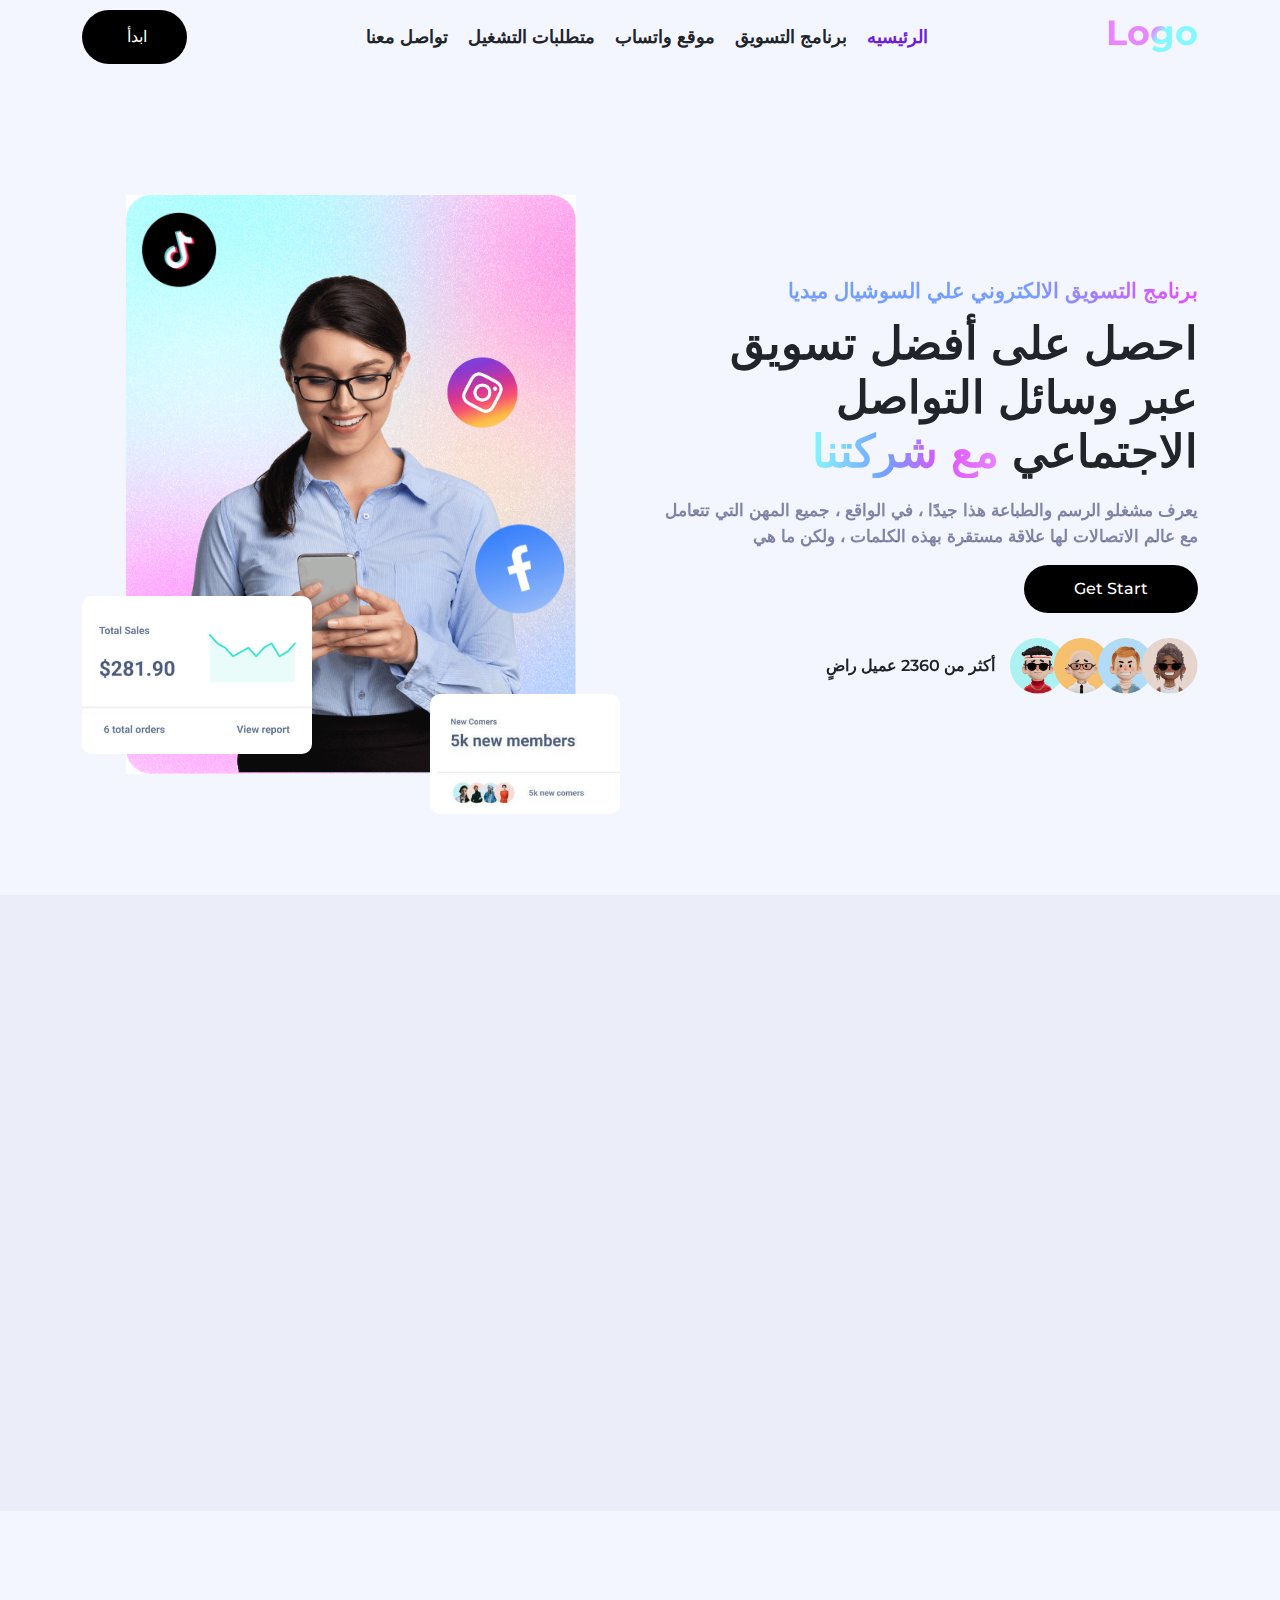
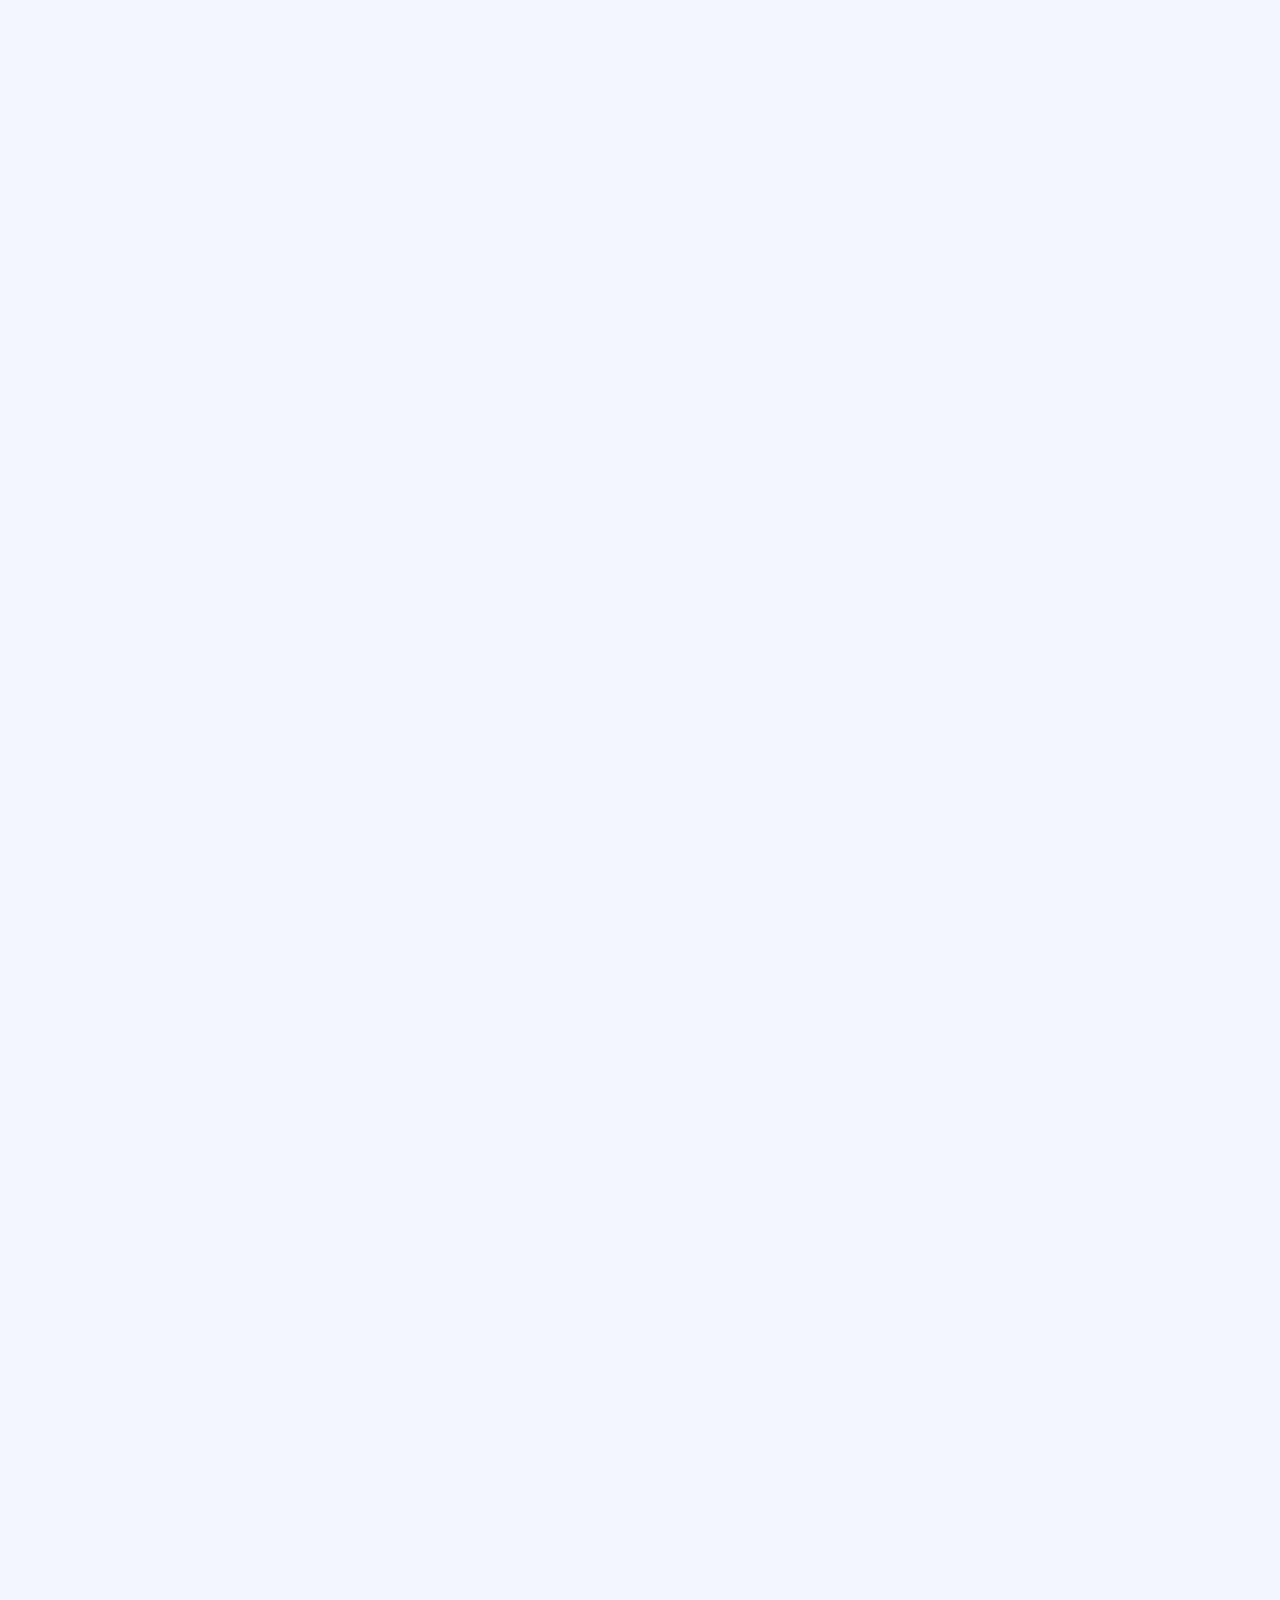
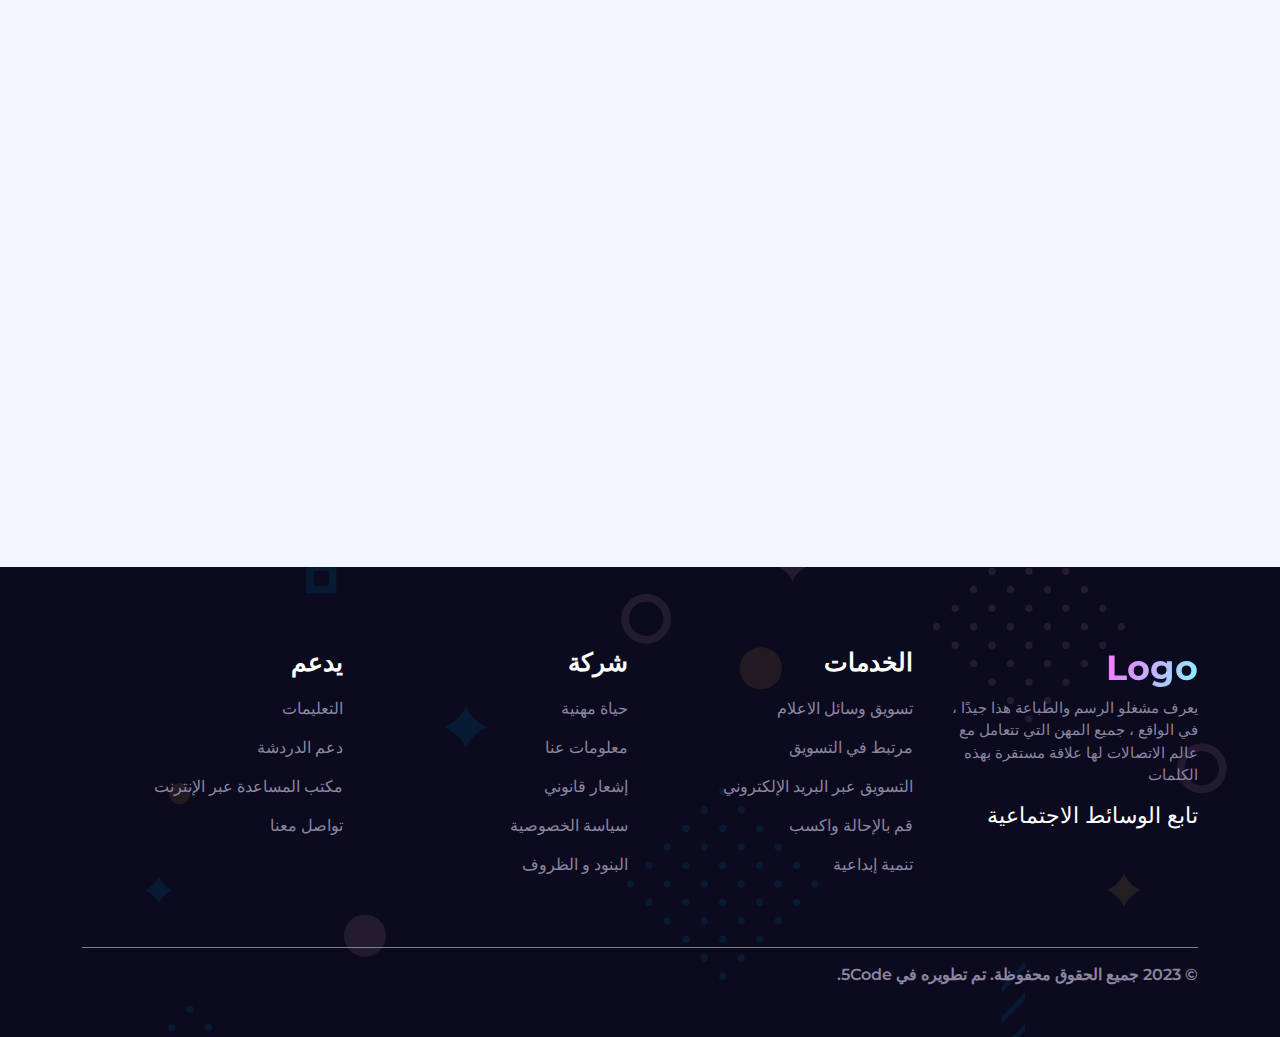
==== commit 101ee80d: "commit" ====
--- a/index.html
+++ b/index.html
@@ -7,12 +7,8 @@
     <title>Marketing project</title>
     <link rel="stylesheet" href="css/style.css" />
     <!-- bootstrap -->
-    <link
-      href="https://cdn.jsdelivr.net/npm/bootstrap@5.3.0-alpha3/dist/css/bootstrap.min.css"
-      rel="stylesheet"
-      integrity="sha384-KK94CHFLLe+nY2dmCWGMq91rCGa5gtU4mk92HdvYe+M/SXH301p5ILy+dN9+nJOZ"
-      crossorigin="anonymous"
-    />
+    <link rel="stylesheet" href="css/bootstrap.css" />
+    <script src="js/bootstrap.js"></script>
     <!-- font awesome -->
     <link
       rel="stylesheet"
@@ -723,11 +719,7 @@
     </footer>
     <!-- end footer -->
 
-    <script
-      src="https://cdn.jsdelivr.net/npm/bootstrap@5.3.0-alpha3/dist/js/bootstrap.bundle.min.js"
-      integrity="sha384-ENjdO4Dr2bkBIFxQpeoTz1HIcje39Wm4jDKdf19U8gI4ddQ3GYNS7NTKfAdVQSZe"
-      crossorigin="anonymous"
-    ></script>
+    
     <!-- aos -->
     <script src="https://unpkg.com/aos@2.3.1/dist/aos.js"></script>
     <script src="js/menu-mobile.js"></script>
